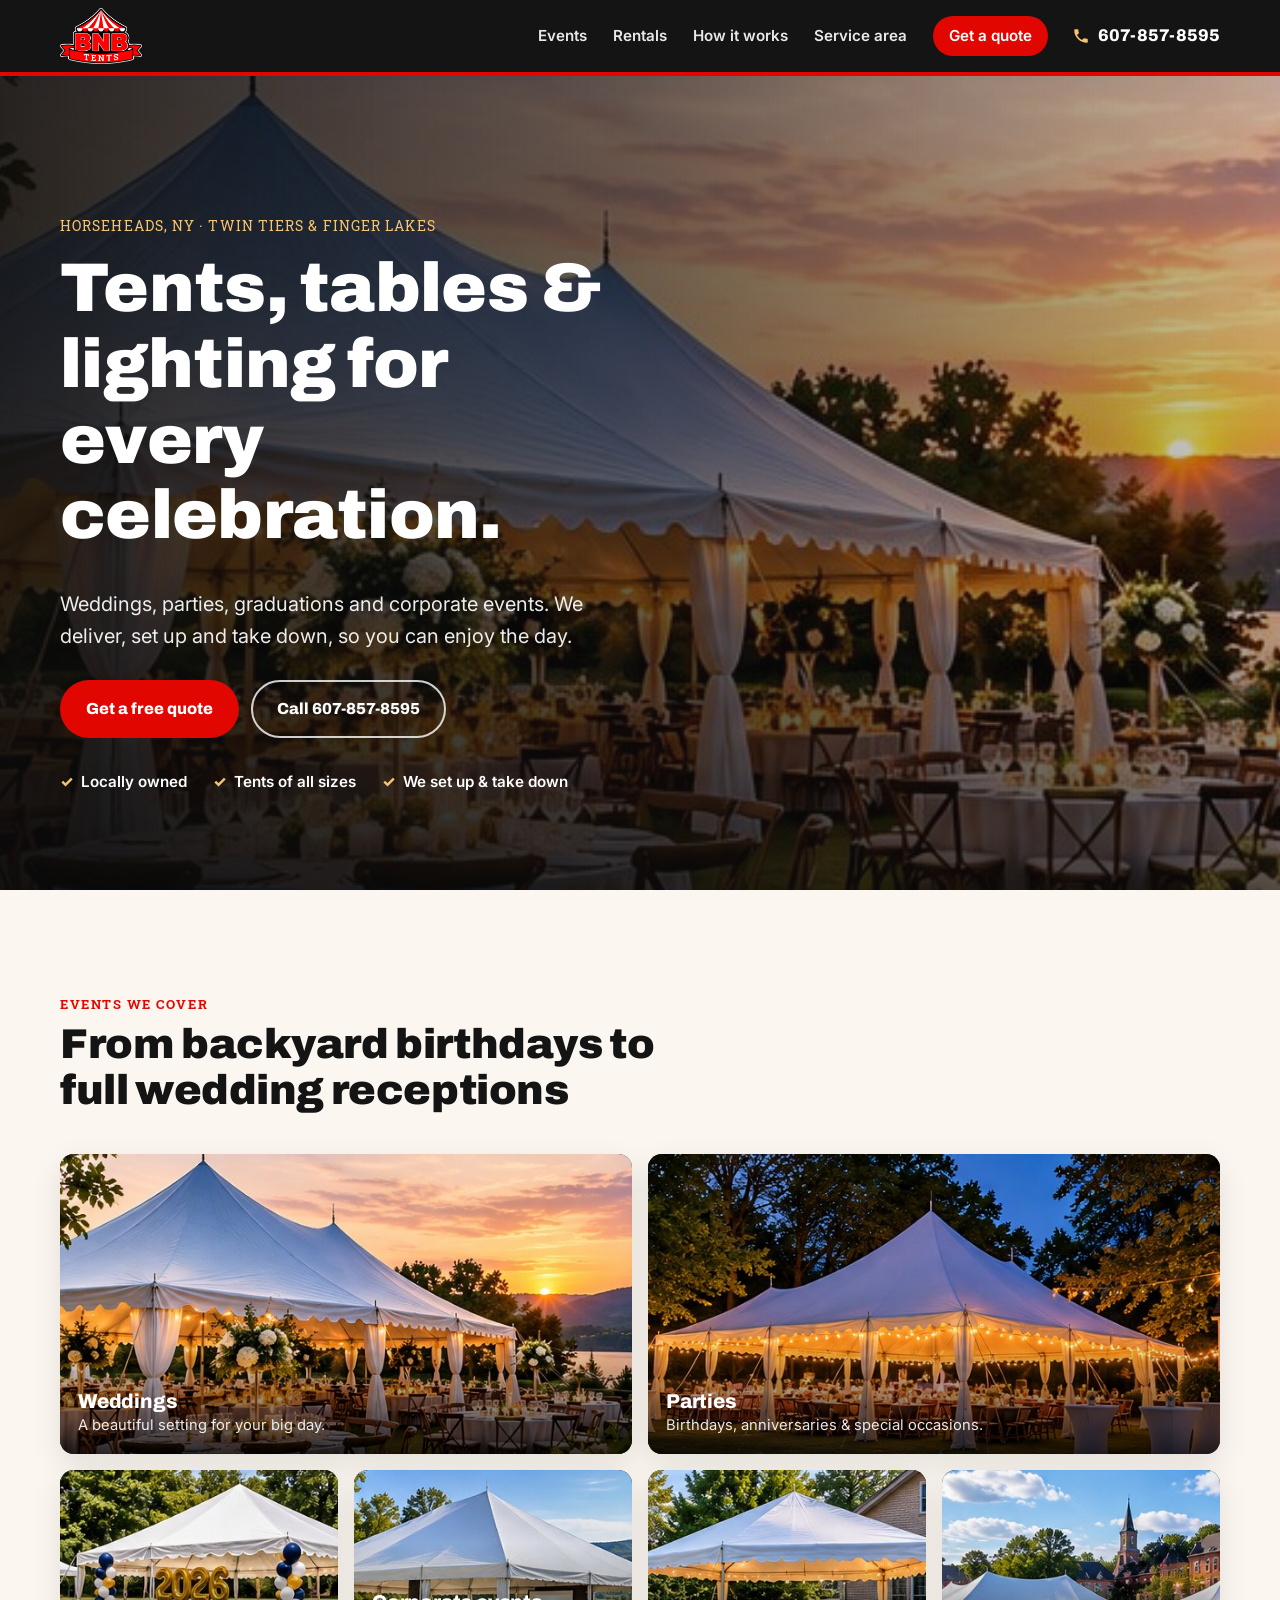
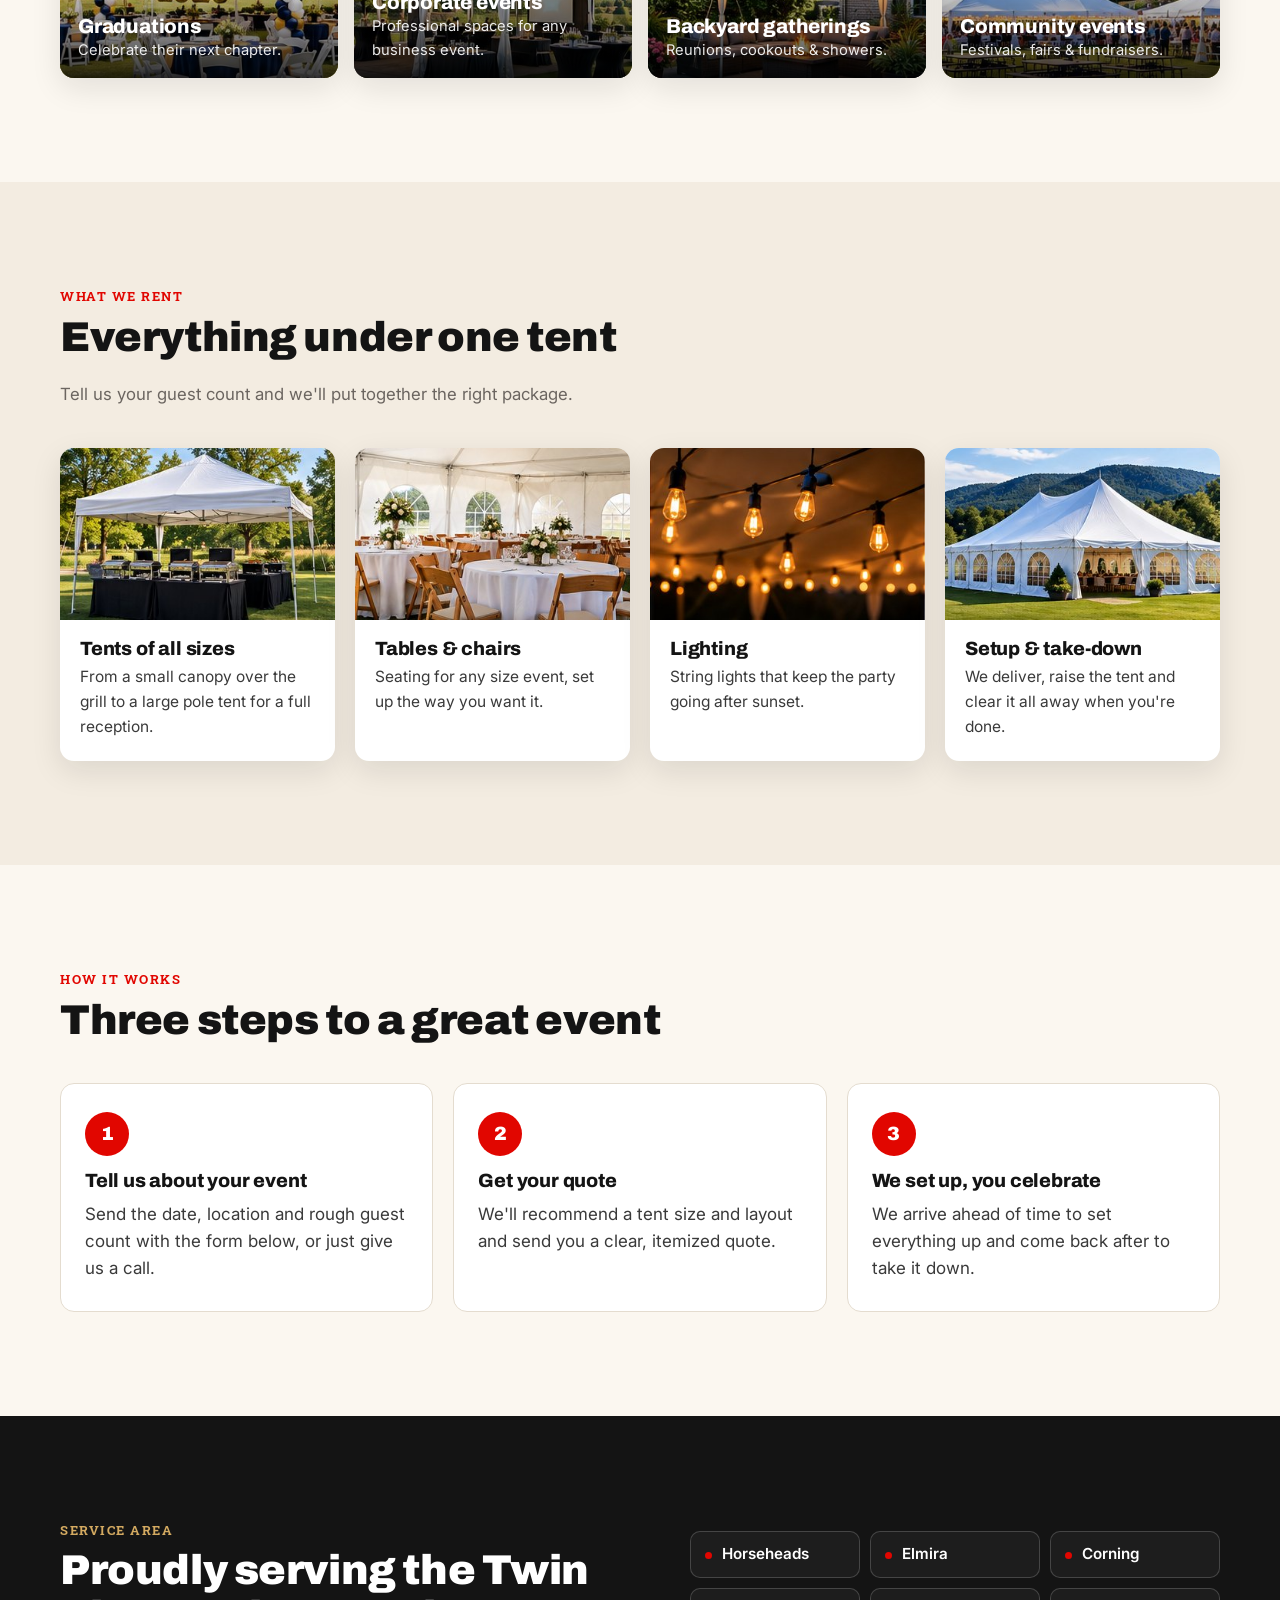
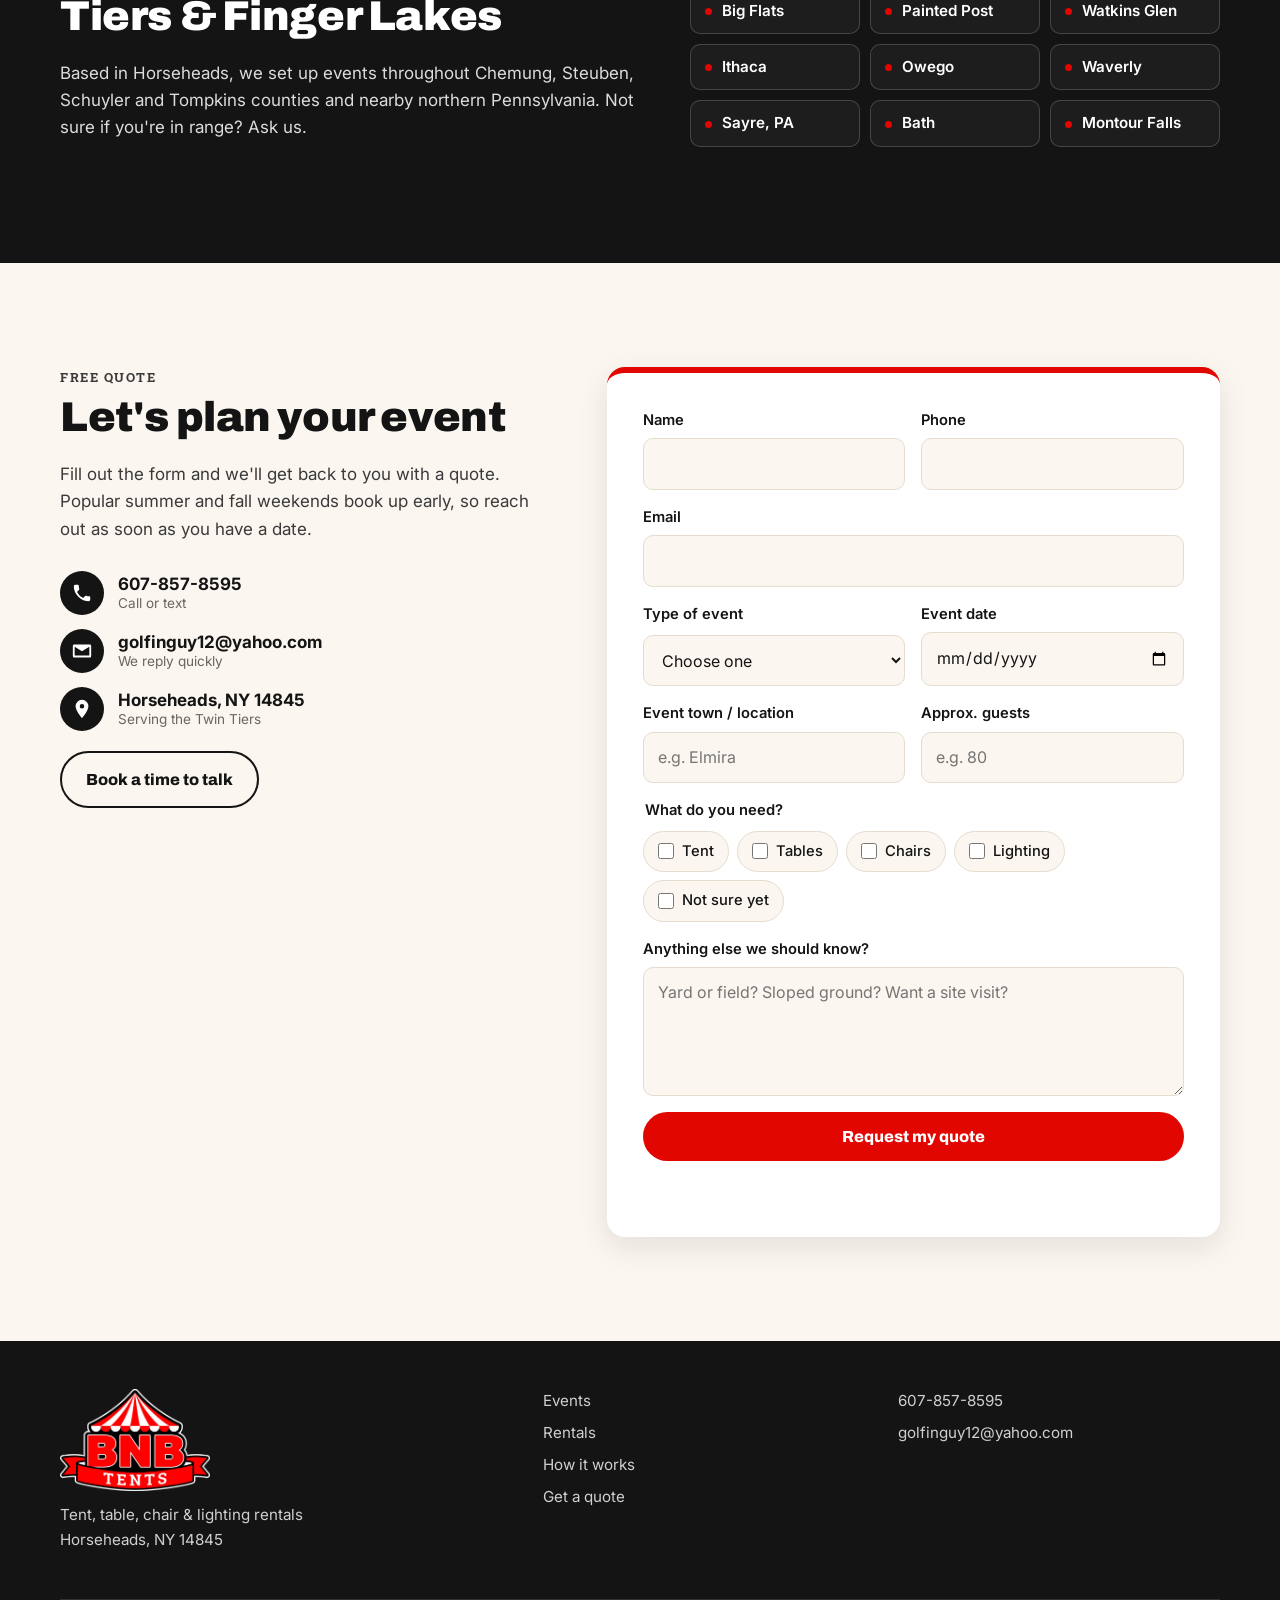
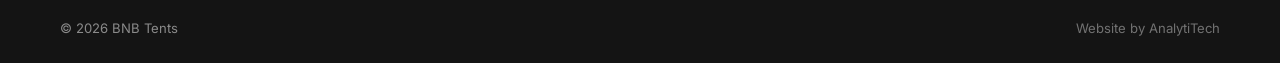
==== index.html @ 3b641bc7 "BNB Tents website: first draft Co-Authored-By: Claude Opus 5.5 <noreply@anthropic.com>" ====
<!doctype html>
<html lang="en">
<head>
  <meta charset="utf-8">
  <meta name="viewport" content="width=device-width, initial-scale=1">
  <title>BNB Tents | Tent, Table & Chair Rentals in Horseheads, NY</title>
  <meta name="description" content="Tent, table, chair and lighting rentals for weddings, parties, graduations, corporate and community events across the Twin Tiers and Finger Lakes. We set up and take down. Call 607-857-8595.">
  <meta name="theme-color" content="#141414">
  <link rel="icon" type="image/png" sizes="32x32" href="assets/img/favicon-32.png">
  <link rel="apple-touch-icon" href="assets/img/icon-180.png">

  <meta property="og:type" content="website">
  <meta property="og:title" content="BNB Tents | Event Rentals in Horseheads, NY">
  <meta property="og:description" content="Tents, tables, chairs and lighting for every event in the Twin Tiers and Finger Lakes. We set up and take down.">
  <meta property="og:image" content="assets/img/og.jpg">
  <meta name="twitter:card" content="summary_large_image">

  <link rel="preconnect" href="https://fonts.googleapis.com">
  <link rel="preconnect" href="https://fonts.gstatic.com" crossorigin>
  <link href="https://fonts.googleapis.com/css2?family=Archivo:wght@500;700;800;900&family=Inter:wght@400;500;600&family=Roboto+Slab:wght@600;700&display=swap" rel="stylesheet">
  <link rel="stylesheet" href="assets/css/site.css">

  <script type="application/ld+json">
  {
    "@context": "https://schema.org",
    "@type": "LocalBusiness",
    "name": "BNB Tents",
    "description": "Tent, table, chair and lighting rentals with setup and take-down for weddings, parties, graduations, corporate and community events.",
    "telephone": "+1-607-857-8595",
    "email": "golfinguy12@yahoo.com",
    "image": "assets/img/og.jpg",
    "address": { "@type": "PostalAddress", "addressLocality": "Horseheads", "addressRegion": "NY", "postalCode": "14845", "addressCountry": "US" },
    "areaServed": ["Twin Tiers", "Finger Lakes", "Horseheads NY", "Elmira NY", "Corning NY"]
  }
  </script>
</head>
<body>
  <a class="skip" href="#main">Skip to content</a>

  <header class="site-header" id="top">
    <div class="wrap header-row">
      <a class="brand" href="#top" aria-label="BNB Tents home">
        <img src="assets/img/logo.png" alt="BNB Tents" width="640" height="439">
      </a>
      <nav class="nav" id="nav" aria-label="Main">
        <a href="#events">Events</a>
        <a href="#rentals">Rentals</a>
        <a href="#how">How it works</a>
        <a href="#area">Service area</a>
        <a href="#quote" class="nav-cta">Get a quote</a>
      </nav>
      <a class="header-call" href="tel:+16078578595" aria-label="Call BNB Tents">
        <svg viewBox="0 0 24 24" aria-hidden="true"><path d="M6.6 10.8a15.1 15.1 0 0 0 6.6 6.6l2.2-2.2a1 1 0 0 1 1-.25 11.4 11.4 0 0 0 3.6.57 1 1 0 0 1 1 1V20a1 1 0 0 1-1 1A17 17 0 0 1 3 4a1 1 0 0 1 1-1h3.5a1 1 0 0 1 1 1c0 1.25.2 2.45.57 3.57a1 1 0 0 1-.25 1z"/></svg>
        <span>607-857-8595</span>
      </a>
      <button class="menu-btn" aria-controls="nav" aria-expanded="false" aria-label="Menu"><span></span><span></span><span></span></button>
    </div>
  </header>

  <main id="main">
    <section class="hero">
      <div class="hero-bg" aria-hidden="true"></div>
      <div class="wrap hero-inner">
        <p class="eyebrow">Horseheads, NY &middot; Twin Tiers &amp; Finger Lakes</p>
        <h1>Tents, tables &amp; lighting for every celebration.</h1>
        <p class="lede">Weddings, parties, graduations and corporate events. We deliver, set up and take down, so you can enjoy the day.</p>
        <div class="hero-actions">
          <a class="btn btn-primary" href="#quote">Get a free quote</a>
          <a class="btn btn-ghost" href="tel:+16078578595">Call 607-857-8595</a>
        </div>
        <ul class="hero-points">
          <li>Locally owned</li>
          <li>Tents of all sizes</li>
          <li>We set up &amp; take down</li>
        </ul>
      </div>
    </section>

    <section class="section" id="events">
      <div class="wrap">
        <div class="section-head">
          <p class="kicker">Events we cover</p>
          <h2>From backyard birthdays to full wedding receptions</h2>
        </div>
        <div class="event-grid">
          <article class="event-card event-wide">
            <img src="assets/img/weddings.jpg" alt="White pole tent set for a lakeside wedding reception at sunset" loading="lazy">
            <div class="event-copy"><h3>Weddings</h3><p>A beautiful setting for your big day.</p></div>
          </article>
          <article class="event-card event-wide">
            <img src="assets/img/parties.jpg" alt="Tent with string lights over dinner tables at an evening party" loading="lazy">
            <div class="event-copy"><h3>Parties</h3><p>Birthdays, anniversaries &amp; special occasions.</p></div>
          </article>
          <article class="event-card">
            <img src="assets/img/graduation.jpg" alt="Graduation party tent with navy and gold balloons" loading="lazy">
            <div class="event-copy"><h3>Graduations</h3><p>Celebrate their next chapter.</p></div>
          </article>
          <article class="event-card">
            <img src="assets/img/corporate.jpg" alt="Tent with cocktail tables and a projector screen for a company event" loading="lazy">
            <div class="event-copy"><h3>Corporate events</h3><p>Professional spaces for any business event.</p></div>
          </article>
          <article class="event-card">
            <img src="assets/img/backyard.jpg" alt="Backyard tent over a patio with a fire table and seating" loading="lazy">
            <div class="event-copy"><h3>Backyard gatherings</h3><p>Reunions, cookouts &amp; showers.</p></div>
          </article>
          <article class="event-card">
            <img src="assets/img/community.jpg" alt="Several tents with picnic tables at a town festival" loading="lazy">
            <div class="event-copy"><h3>Community events</h3><p>Festivals, fairs &amp; fundraisers.</p></div>
          </article>
        </div>
      </div>
    </section>

    <section class="section section-alt" id="rentals">
      <div class="wrap">
        <div class="section-head">
          <p class="kicker">What we rent</p>
          <h2>Everything under one tent</h2>
          <p class="section-sub">Tell us your guest count and we'll put together the right package.</p>
        </div>
        <div class="rental-grid">
          <article class="rental">
            <img src="assets/img/tents.jpg" alt="White frame tent" loading="lazy">
            <h3>Tents of all sizes</h3>
            <p>From a small canopy over the grill to a large pole tent for a full reception.</p>
          </article>
          <article class="rental">
            <img src="assets/img/tables.jpg" alt="Round tables with linens and wooden chairs inside a tent" loading="lazy">
            <h3>Tables &amp; chairs</h3>
            <p>Seating for any size event, set up the way you want it.</p>
          </article>
          <article class="rental">
            <img src="assets/img/lighting.jpg" alt="Warm string lights glowing at night" loading="lazy">
            <h3>Lighting</h3>
            <p>String lights that keep the party going after sunset.</p>
          </article>
          <article class="rental">
            <img src="assets/img/setup.jpg" alt="Large pole tent with sidewalls standing on a lawn" loading="lazy">
            <h3>Setup &amp; take-down</h3>
            <p>We deliver, raise the tent and clear it all away when you're done.</p>
          </article>
        </div>
      </div>
    </section>

    <section class="section" id="how">
      <div class="wrap">
        <div class="section-head">
          <p class="kicker">How it works</p>
          <h2>Three steps to a great event</h2>
        </div>
        <ol class="steps">
          <li>
            <span class="step-num">1</span>
            <h3>Tell us about your event</h3>
            <p>Send the date, location and rough guest count with the form below, or just give us a call.</p>
          </li>
          <li>
            <span class="step-num">2</span>
            <h3>Get your quote</h3>
            <p>We'll recommend a tent size and layout and send you a clear, itemized quote.</p>
          </li>
          <li>
            <span class="step-num">3</span>
            <h3>We set up, you celebrate</h3>
            <p>We arrive ahead of time to set everything up and come back after to take it down.</p>
          </li>
        </ol>
      </div>
    </section>

    <section class="section section-dark" id="area">
      <div class="wrap area-row">
        <div>
          <p class="kicker">Service area</p>
          <h2>Proudly serving the Twin Tiers &amp; Finger Lakes</h2>
          <p>Based in Horseheads, we set up events throughout Chemung, Steuben, Schuyler and Tompkins counties and nearby northern Pennsylvania. Not sure if you're in range? Ask us.</p>
        </div>
        <ul class="towns">
          <li>Horseheads</li><li>Elmira</li><li>Corning</li><li>Big Flats</li>
          <li>Painted Post</li><li>Watkins Glen</li><li>Ithaca</li><li>Owego</li>
          <li>Waverly</li><li>Sayre, PA</li><li>Bath</li><li>Montour Falls</li>
        </ul>
      </div>
    </section>

    <section class="section" id="quote">
      <div class="wrap quote-row">
        <div class="quote-intro">
          <p class="kicker">Free quote</p>
          <h2>Let's plan your event</h2>
          <p>Fill out the form and we'll get back to you with a quote. Popular summer and fall weekends book up early, so reach out as soon as you have a date.</p>
          <div class="contact-card">
            <a href="tel:+16078578595" class="contact-line">
              <svg viewBox="0 0 24 24" aria-hidden="true"><path d="M6.6 10.8a15.1 15.1 0 0 0 6.6 6.6l2.2-2.2a1 1 0 0 1 1-.25 11.4 11.4 0 0 0 3.6.57 1 1 0 0 1 1 1V20a1 1 0 0 1-1 1A17 17 0 0 1 3 4a1 1 0 0 1 1-1h3.5a1 1 0 0 1 1 1c0 1.25.2 2.45.57 3.57a1 1 0 0 1-.25 1z"/></svg>
              <span><strong>607-857-8595</strong><small>Call or text</small></span>
            </a>
            <a href="#" class="contact-line" data-email>
              <svg viewBox="0 0 24 24" aria-hidden="true"><path d="M3 5h18a1 1 0 0 1 1 1v12a1 1 0 0 1-1 1H3a1 1 0 0 1-1-1V6a1 1 0 0 1 1-1zm9 7.2L4 7.3V17h16V7.3z"/></svg>
              <span><strong data-email-text>Email us</strong><small>We reply quickly</small></span>
            </a>
            <div class="contact-line">
              <svg viewBox="0 0 24 24" aria-hidden="true"><path d="M12 2a7 7 0 0 1 7 7c0 5-7 13-7 13S5 14 5 9a7 7 0 0 1 7-7zm0 4.5A2.5 2.5 0 1 0 12 11.5 2.5 2.5 0 0 0 12 6.5z"/></svg>
              <span><strong>Horseheads, NY 14845</strong><small>Serving the Twin Tiers</small></span>
            </div>
            <a class="btn btn-outline booking-btn" href="#" target="_blank" rel="noopener" hidden>Book a time to talk</a>
          </div>
        </div>

        <form class="quote-form" id="quote-form" novalidate>
          <div class="field-row">
            <label>Name<input name="name" autocomplete="name" required></label>
            <label>Phone<input name="phone" type="tel" autocomplete="tel" required></label>
          </div>
          <label>Email<input name="email" type="email" autocomplete="email" required></label>
          <div class="field-row">
            <label>Type of event
              <select name="event_type" required>
                <option value="">Choose one</option>
                <option>Wedding</option>
                <option>Graduation party</option>
                <option>Birthday / anniversary</option>
                <option>Backyard gathering</option>
                <option>Corporate event</option>
                <option>Community / fundraiser</option>
                <option>Other</option>
              </select>
            </label>
            <label>Event date<input name="event_date" type="date"></label>
          </div>
          <div class="field-row">
            <label>Event town / location<input name="location" placeholder="e.g. Elmira"></label>
            <label>Approx. guests<input name="guests" type="number" min="1" inputmode="numeric" placeholder="e.g. 80"></label>
          </div>
          <fieldset>
            <legend>What do you need?</legend>
            <div class="checks">
              <label class="check"><input type="checkbox" name="needs" value="Tent"> Tent</label>
              <label class="check"><input type="checkbox" name="needs" value="Tables"> Tables</label>
              <label class="check"><input type="checkbox" name="needs" value="Chairs"> Chairs</label>
              <label class="check"><input type="checkbox" name="needs" value="Lighting"> Lighting</label>
              <label class="check"><input type="checkbox" name="needs" value="Not sure yet"> Not sure yet</label>
            </div>
          </fieldset>
          <label>Anything else we should know?<textarea name="message" rows="4" placeholder="Yard or field? Sloped ground? Want a site visit?"></textarea></label>
          <input type="checkbox" name="botcheck" class="hp" tabindex="-1" autocomplete="off" aria-hidden="true">
          <button class="btn btn-primary btn-block" type="submit">Request my quote</button>
          <p class="form-status" role="status" aria-live="polite"></p>
        </form>
      </div>
    </section>
  </main>

  <footer class="site-footer">
    <div class="wrap footer-row">
      <div class="footer-brand">
        <img src="assets/img/logo.png" alt="BNB Tents" width="640" height="439" loading="lazy">
        <p>Tent, table, chair &amp; lighting rentals<br>Horseheads, NY 14845</p>
      </div>
      <div class="footer-links">
        <a href="#events">Events</a>
        <a href="#rentals">Rentals</a>
        <a href="#how">How it works</a>
        <a href="#quote">Get a quote</a>
      </div>
      <div class="footer-contact">
        <a href="tel:+16078578595">607-857-8595</a>
        <a href="#" data-email><span data-email-text>Email us</span></a>
      </div>
    </div>
    <div class="wrap footer-base">
      <span>&copy; <span id="year"></span> BNB Tents</span>
      <a class="credit" href="https://analytitech.net" target="_blank" rel="noopener">Website by AnalytiTech</a>
    </div>
  </footer>

  <a class="mobile-cta" href="#quote">Get a free quote</a>

  <script src="assets/js/config.js"></script>
  <script src="assets/js/site.js"></script>
</body>
</html>
---- assets/css/site.css ----
:root {
  --red: #e10600;
  --red-dark: #b80500;
  --ink: #141414;
  --ink-2: #3a3a3a;
  --muted: #6b6560;
  --cream: #fbf7f0;
  --sand: #f3ece1;
  --line: #e4dccf;
  --glow: #f6c56f;
  --white: #fff;
  --radius: 14px;
  --shadow: 0 10px 30px rgba(20, 20, 20, .10);
  --head: "Archivo", system-ui, sans-serif;
  --slab: "Roboto Slab", Georgia, serif;
  --body: "Inter", system-ui, -apple-system, "Segoe UI", sans-serif;
}

* { box-sizing: border-box; }
html { scroll-behavior: smooth; scroll-padding-top: 84px; }
body {
  margin: 0;
  font-family: var(--body);
  font-size: 17px;
  line-height: 1.6;
  color: var(--ink);
  background: var(--cream);
  -webkit-font-smoothing: antialiased;
}
img { max-width: 100%; display: block; }
a { color: inherit; }
h1, h2, h3 { font-family: var(--head); line-height: 1.1; margin: 0 0 .5em; letter-spacing: -.01em; }
h2 { font-size: clamp(1.8rem, 3.6vw, 2.6rem); font-weight: 900; }
h3 { font-size: 1.2rem; font-weight: 800; }
p { margin: 0 0 1em; }

.wrap { width: min(1160px, 100% - 32px); margin-inline: auto; }
.skip { position: absolute; left: -999px; }
.skip:focus { left: 16px; top: 16px; z-index: 100; background: var(--white); padding: 8px 12px; }

/* Buttons */
.btn {
  display: inline-flex; align-items: center; justify-content: center;
  font-family: var(--head); font-weight: 800; font-size: 1rem;
  padding: 14px 24px; border-radius: 999px; text-decoration: none;
  border: 2px solid transparent; cursor: pointer; transition: transform .15s, background .15s, color .15s;
}
.btn:hover { transform: translateY(-1px); }
.btn-primary { background: var(--red); color: var(--white); }
.btn-primary:hover { background: var(--red-dark); }
.btn-ghost { border-color: rgba(255,255,255,.8); color: var(--white); }
.btn-ghost:hover { background: var(--white); color: var(--ink); }
.btn-outline { border-color: var(--ink); color: var(--ink); background: transparent; }
.btn-outline:hover { background: var(--ink); color: var(--white); }
.btn-block { width: 100%; }

/* Header */
.site-header {
  position: sticky; top: 0; z-index: 50;
  background: var(--ink); color: var(--white);
  border-bottom: 4px solid var(--red);
}
.header-row { display: flex; align-items: center; gap: 24px; height: 72px; }
.brand img { height: 56px; width: auto; }
.nav { display: flex; gap: 26px; margin-left: auto; align-items: center; }
.nav a { text-decoration: none; font-weight: 600; font-size: .95rem; opacity: .9; }
.nav a:hover { opacity: 1; color: var(--glow); }
.nav .nav-cta { background: var(--red); padding: 8px 16px; border-radius: 999px; opacity: 1; }
.nav .nav-cta:hover { background: var(--red-dark); color: var(--white); }
.header-call {
  display: inline-flex; align-items: center; gap: 8px; text-decoration: none;
  font-family: var(--head); font-weight: 800; white-space: nowrap;
}
.header-call svg { width: 18px; height: 18px; fill: var(--glow); }
.menu-btn { display: none; }

/* Hero */
.hero { position: relative; color: var(--white); overflow: hidden; background: var(--ink); }
.hero-bg {
  position: absolute; inset: 0;
  background: url("../img/weddings.jpg") center 40% / cover no-repeat;
}
.hero-bg::after {
  content: ""; position: absolute; inset: 0;
  background: linear-gradient(90deg, rgba(10,10,10,.88) 0%, rgba(10,10,10,.6) 50%, rgba(10,10,10,.2) 100%),
              linear-gradient(0deg, rgba(10,10,10,.6), transparent 40%);
}
.hero-inner { position: relative; padding: clamp(72px, 12vw, 140px) 0 clamp(56px, 8vw, 96px); max-width: 1160px; }
.hero h1 { font-size: clamp(2.4rem, 6vw, 4.3rem); font-weight: 900; max-width: 13ch; }
.eyebrow { font-family: var(--slab); color: var(--glow); letter-spacing: .08em; text-transform: uppercase; font-size: .85rem; }
.lede { font-size: clamp(1.05rem, 1.8vw, 1.25rem); max-width: 34rem; opacity: .92; }
.hero-actions { display: flex; flex-wrap: wrap; gap: 12px; margin: 28px 0 32px; }
.hero-points { list-style: none; padding: 0; margin: 0; display: flex; flex-wrap: wrap; gap: 10px 26px; font-weight: 600; font-size: .95rem; }
.hero-points li::before { content: "✓"; color: var(--glow); margin-right: 8px; font-weight: 800; }

/* Sections */
.section { padding: clamp(64px, 9vw, 104px) 0; }
.section-alt { background: var(--sand); }
.section-dark { background: var(--ink); color: var(--white); }
.section-head { max-width: 640px; margin-bottom: 40px; }
.kicker {
  font-family: var(--slab); font-weight: 700; color: var(--red);
  text-transform: uppercase; letter-spacing: .12em; font-size: .8rem; margin-bottom: .6em;
}
.section-dark .kicker { color: var(--glow); }
.section-sub { color: var(--muted); font-size: 1.05rem; }

/* Events */
.event-grid { display: grid; grid-template-columns: repeat(4, 1fr); gap: 16px; }
.event-card {
  position: relative; border-radius: var(--radius); overflow: hidden;
  aspect-ratio: 4 / 3; background: var(--ink); box-shadow: var(--shadow);
}
.event-wide { grid-column: span 2; aspect-ratio: auto; min-height: 300px; }
.event-card img { width: 100%; height: 100%; object-fit: cover; transition: transform .5s; }
.event-card:hover img { transform: scale(1.04); }
.event-copy {
  position: absolute; inset: auto 0 0 0; padding: 48px 18px 16px; color: var(--white);
  background: linear-gradient(transparent, rgba(0,0,0,.78));
}
.event-copy h3 { margin: 0 0 2px; font-size: 1.25rem; }
.event-copy p { margin: 0; font-size: .92rem; opacity: .9; }

/* Rentals */
.rental-grid { display: grid; grid-template-columns: repeat(4, 1fr); gap: 20px; }
.rental { background: var(--white); border-radius: var(--radius); overflow: hidden; box-shadow: var(--shadow); }
.rental img { aspect-ratio: 16 / 10; object-fit: cover; width: 100%; }
.rental h3 { margin: 18px 20px 6px; }
.rental p { margin: 0 20px 22px; color: var(--ink-2); font-size: .97rem; }

/* Steps */
.steps { list-style: none; padding: 0; margin: 0; display: grid; grid-template-columns: repeat(3, 1fr); gap: 20px; counter-reset: none; }
.steps li { background: var(--white); border: 1px solid var(--line); border-radius: var(--radius); padding: 28px 24px; }
.step-num {
  display: inline-grid; place-items: center; width: 44px; height: 44px; border-radius: 50%;
  background: var(--red); color: var(--white); font-family: var(--head); font-weight: 900; font-size: 1.2rem;
  margin-bottom: 14px;
}
.steps p { color: var(--ink-2); margin: 0; }

/* Service area */
.area-row { display: grid; grid-template-columns: 1.1fr 1fr; gap: 48px; align-items: center; }
.area-row p { opacity: .85; }
.towns { list-style: none; padding: 0; margin: 0; display: grid; grid-template-columns: repeat(3, 1fr); gap: 10px; }
.towns li {
  border: 1px solid rgba(255,255,255,.18); border-radius: 10px; padding: 10px 14px;
  font-weight: 600; font-size: .95rem; background: rgba(255,255,255,.04);
}
.towns li::before { content: ""; display: inline-block; width: 7px; height: 7px; border-radius: 50%; background: var(--red); margin-right: 10px; vertical-align: middle; }

/* Quote */
.quote-row { display: grid; grid-template-columns: 1fr 1.25fr; gap: 56px; align-items: start; }
.quote-intro > p { color: var(--ink-2); }
.contact-card { margin-top: 28px; display: grid; gap: 14px; }
.contact-line { display: flex; align-items: center; gap: 14px; text-decoration: none; }
.contact-line svg { width: 44px; height: 44px; padding: 11px; border-radius: 50%; background: var(--ink); fill: var(--white); flex: none; }
.contact-line span { display: grid; line-height: 1.3; }
.contact-line small { color: var(--muted); font-size: .85rem; }
a.contact-line:hover strong { color: var(--red); }
.booking-btn { justify-self: start; margin-top: 6px; }

.quote-form {
  background: var(--white); border-radius: 18px; padding: clamp(22px, 4vw, 36px);
  box-shadow: var(--shadow); border-top: 6px solid var(--red); display: grid; gap: 16px;
}
.field-row { display: grid; grid-template-columns: 1fr 1fr; gap: 16px; }
.quote-form label { display: grid; gap: 6px; font-weight: 600; font-size: .92rem; }
.quote-form input:not([type=checkbox]), .quote-form select, .quote-form textarea {
  font: inherit; font-weight: 400; font-size: 1rem; color: var(--ink);
  border: 1.5px solid var(--line); border-radius: 10px; padding: 12px 14px; background: var(--cream); width: 100%;
}
.quote-form input:focus, .quote-form select:focus, .quote-form textarea:focus { outline: none; border-color: var(--red); background: var(--white); }
.quote-form .invalid { border-color: var(--red) !important; }
fieldset { border: 0; padding: 0; margin: 0; }
legend { font-weight: 600; font-size: .92rem; margin-bottom: 8px; }
.checks { display: flex; flex-wrap: wrap; gap: 8px; }
.quote-form .check {
  display: inline-flex; align-items: center; gap: 8px; font-weight: 500; cursor: pointer;
  border: 1.5px solid var(--line); border-radius: 999px; padding: 8px 14px; background: var(--cream);
}
.check input { accent-color: var(--red); width: 16px; height: 16px; margin: 0; }
.check:has(input:checked) { border-color: var(--red); background: #fff0ef; }
.hp { position: absolute; left: -9999px; }
.form-status { margin: 0; font-weight: 600; min-height: 1.4em; }
.form-status.ok { color: #1d7a3a; }
.form-status.err { color: var(--red); }

/* Footer */
.site-footer { background: var(--ink); color: rgba(255,255,255,.8); padding: 48px 0 24px; font-size: .95rem; }
.footer-row { display: grid; grid-template-columns: 1.4fr 1fr 1fr; gap: 32px; align-items: start; }
.footer-brand img { width: 150px; height: auto; margin-bottom: 12px; }
.footer-links, .footer-contact { display: grid; gap: 8px; }
.site-footer a { text-decoration: none; }
.site-footer a:hover { color: var(--white); }
.footer-base {
  display: flex; justify-content: space-between; flex-wrap: wrap; gap: 8px;
  border-top: 1px solid rgba(255,255,255,.12); margin-top: 32px; padding-top: 18px; font-size: .82rem;
  color: rgba(255,255,255,.5);
}
.footer-base .credit { color: rgba(255,255,255,.4); }
.footer-base .credit:hover { color: rgba(255,255,255,.75); }

.mobile-cta { display: none; }

/* Responsive */
@media (max-width: 980px) {
  .header-call span { display: none; }
  .header-call { margin-left: auto; width: 44px; height: 44px; justify-content: center; border-radius: 50%; background: var(--red); }
  .header-call svg { fill: var(--white); }
  .menu-btn {
    display: grid; gap: 5px; place-content: center; width: 44px; height: 44px;
    background: transparent; border: 0; cursor: pointer; padding: 0;
  }
  .menu-btn span { display: block; width: 24px; height: 2px; background: var(--white); transition: transform .2s, opacity .2s; }
  .menu-btn[aria-expanded="true"] span:nth-child(1) { transform: translateY(7px) rotate(45deg); }
  .menu-btn[aria-expanded="true"] span:nth-child(2) { opacity: 0; }
  .menu-btn[aria-expanded="true"] span:nth-child(3) { transform: translateY(-7px) rotate(-45deg); }
  .nav {
    position: absolute; top: 76px; left: 0; right: 0; flex-direction: column; align-items: stretch; gap: 0;
    background: var(--ink); padding: 8px 16px 20px; border-bottom: 4px solid var(--red);
    display: none;
  }
  .nav.open { display: flex; }
  .nav a { padding: 14px 4px; border-bottom: 1px solid rgba(255,255,255,.08); }
  .nav .nav-cta { margin-top: 14px; text-align: center; border: 0; }
  .event-grid { grid-template-columns: repeat(2, 1fr); }
  .rental-grid { grid-template-columns: repeat(2, 1fr); }
  .area-row, .quote-row { grid-template-columns: 1fr; gap: 36px; }
}

@media (max-width: 640px) {
  body { font-size: 16px; padding-bottom: 76px; }
  .brand img { height: 48px; }
  .event-grid, .rental-grid, .steps { grid-template-columns: 1fr; }
  .event-wide { grid-column: auto; min-height: 0; aspect-ratio: 4 / 3; }
  .field-row { grid-template-columns: 1fr; }
  .towns { grid-template-columns: repeat(2, 1fr); }
  .footer-row { grid-template-columns: 1fr; }
  .hero-actions .btn { flex: 1 1 100%; }
  .mobile-cta {
    display: block; position: fixed; left: 16px; right: 16px; bottom: 14px; z-index: 40;
    background: var(--red); color: var(--white); text-align: center; text-decoration: none;
    font-family: var(--head); font-weight: 800; padding: 15px; border-radius: 999px;
    box-shadow: 0 8px 24px rgba(0,0,0,.3);
    transition: opacity .2s, transform .2s;
  }
  .mobile-cta.hide { opacity: 0; transform: translateY(20px); pointer-events: none; }
}

@media (max-width: 980px) and (min-width: 641px) {
  .steps { grid-template-columns: 1fr; }
}

@media (prefers-reduced-motion: reduce) {
  html { scroll-behavior: auto; }
  * { transition: none !important; }
}
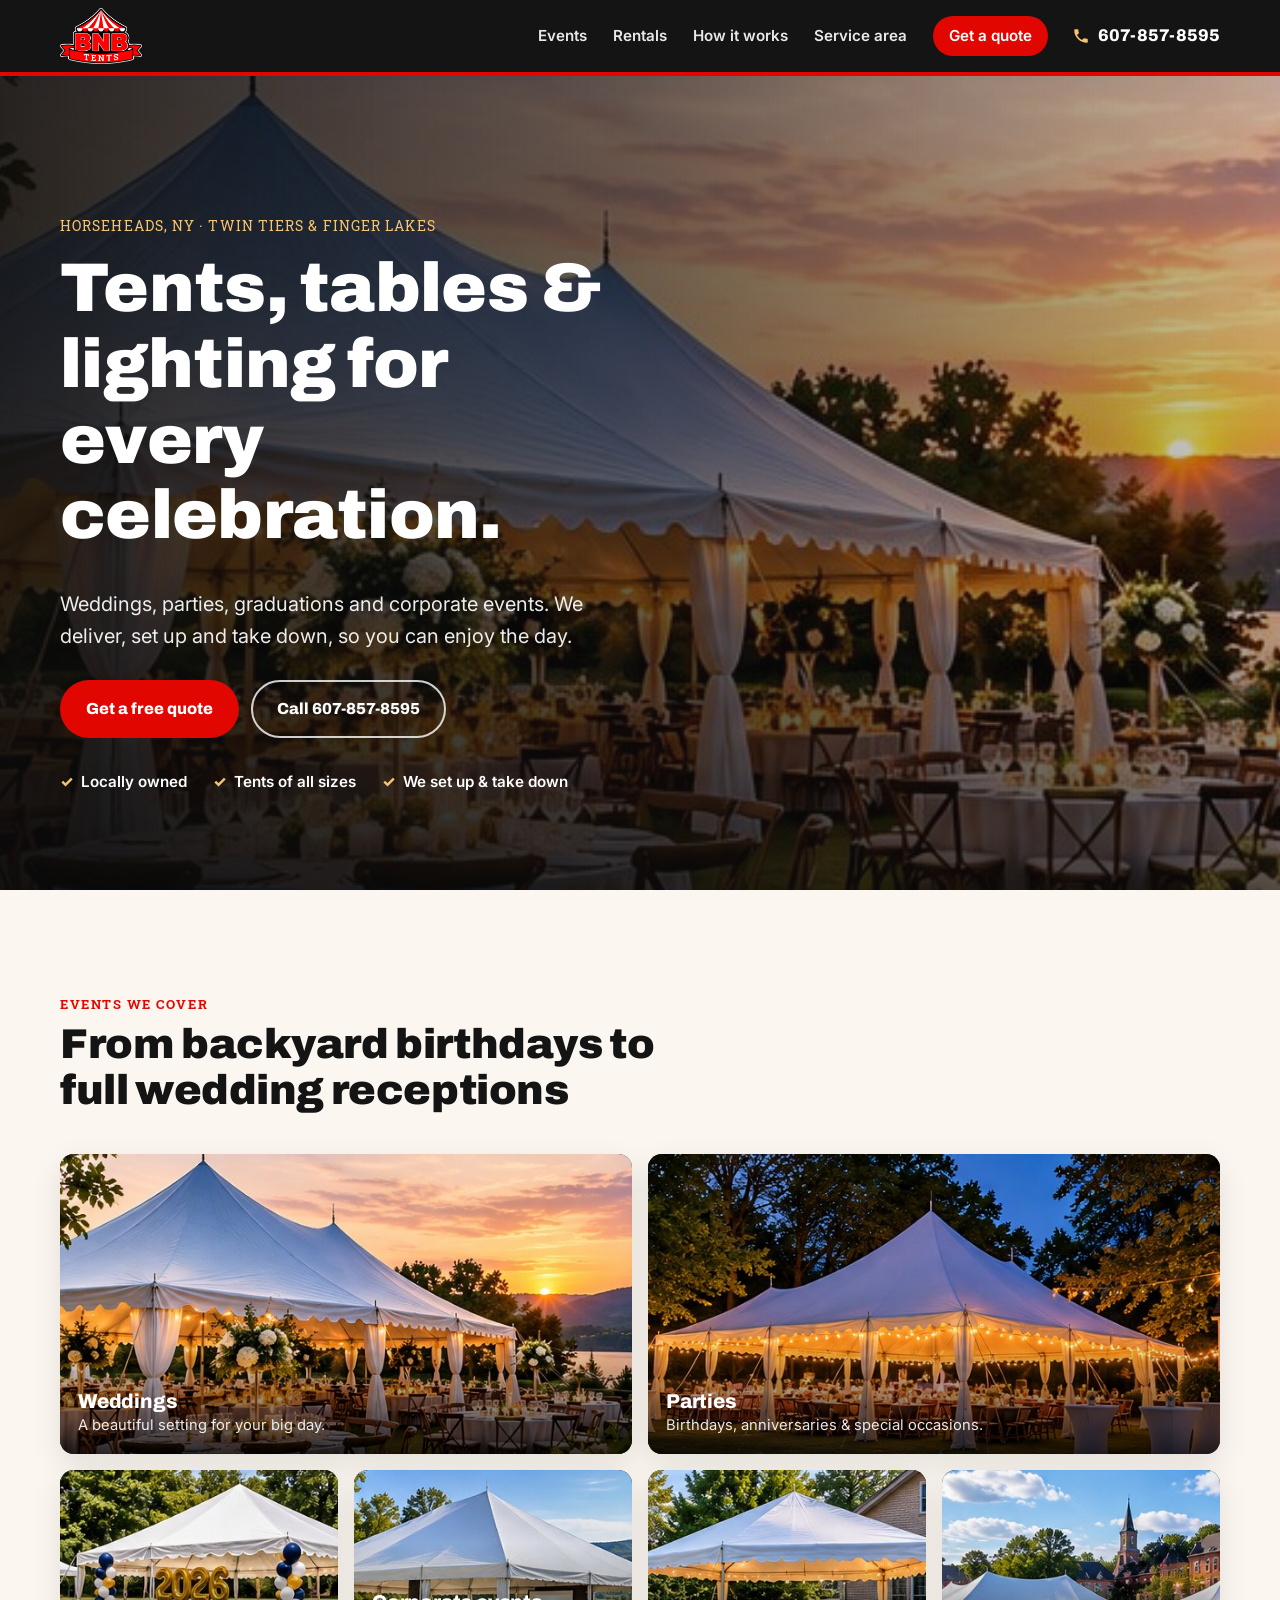
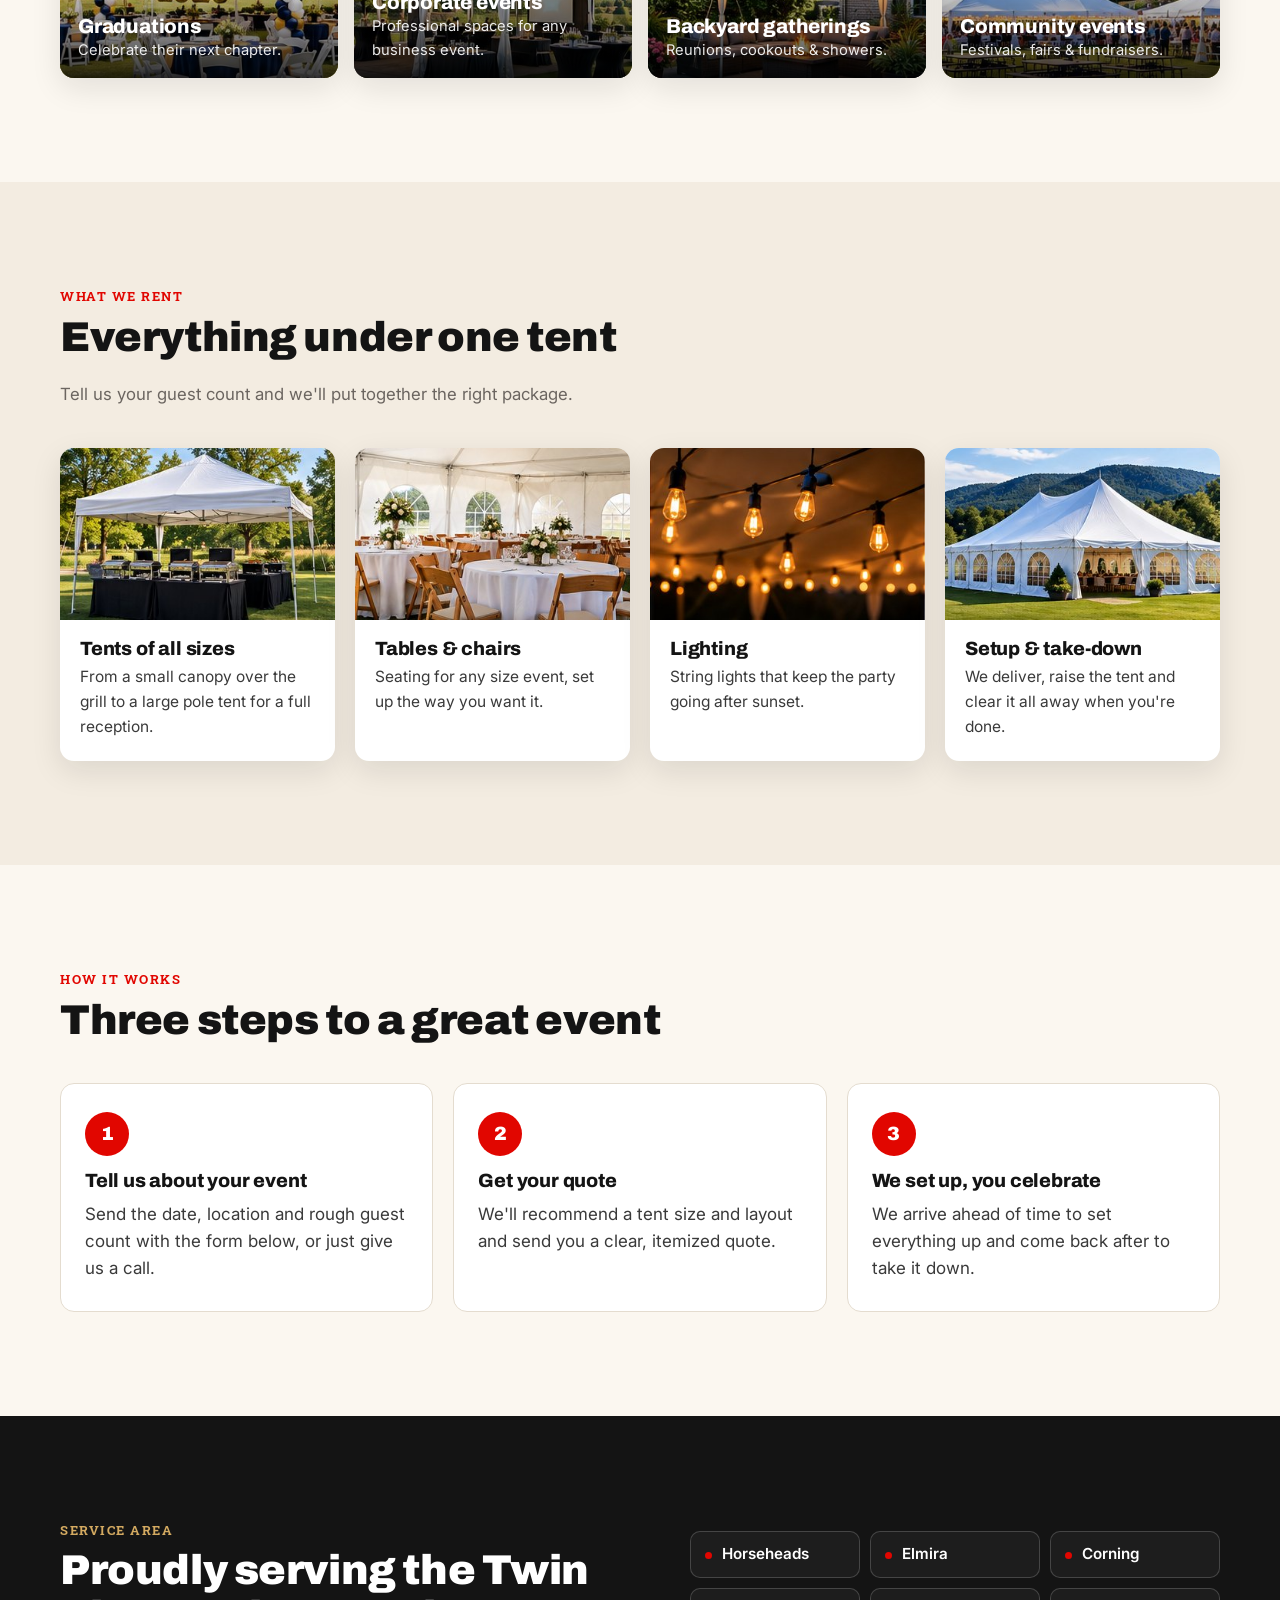
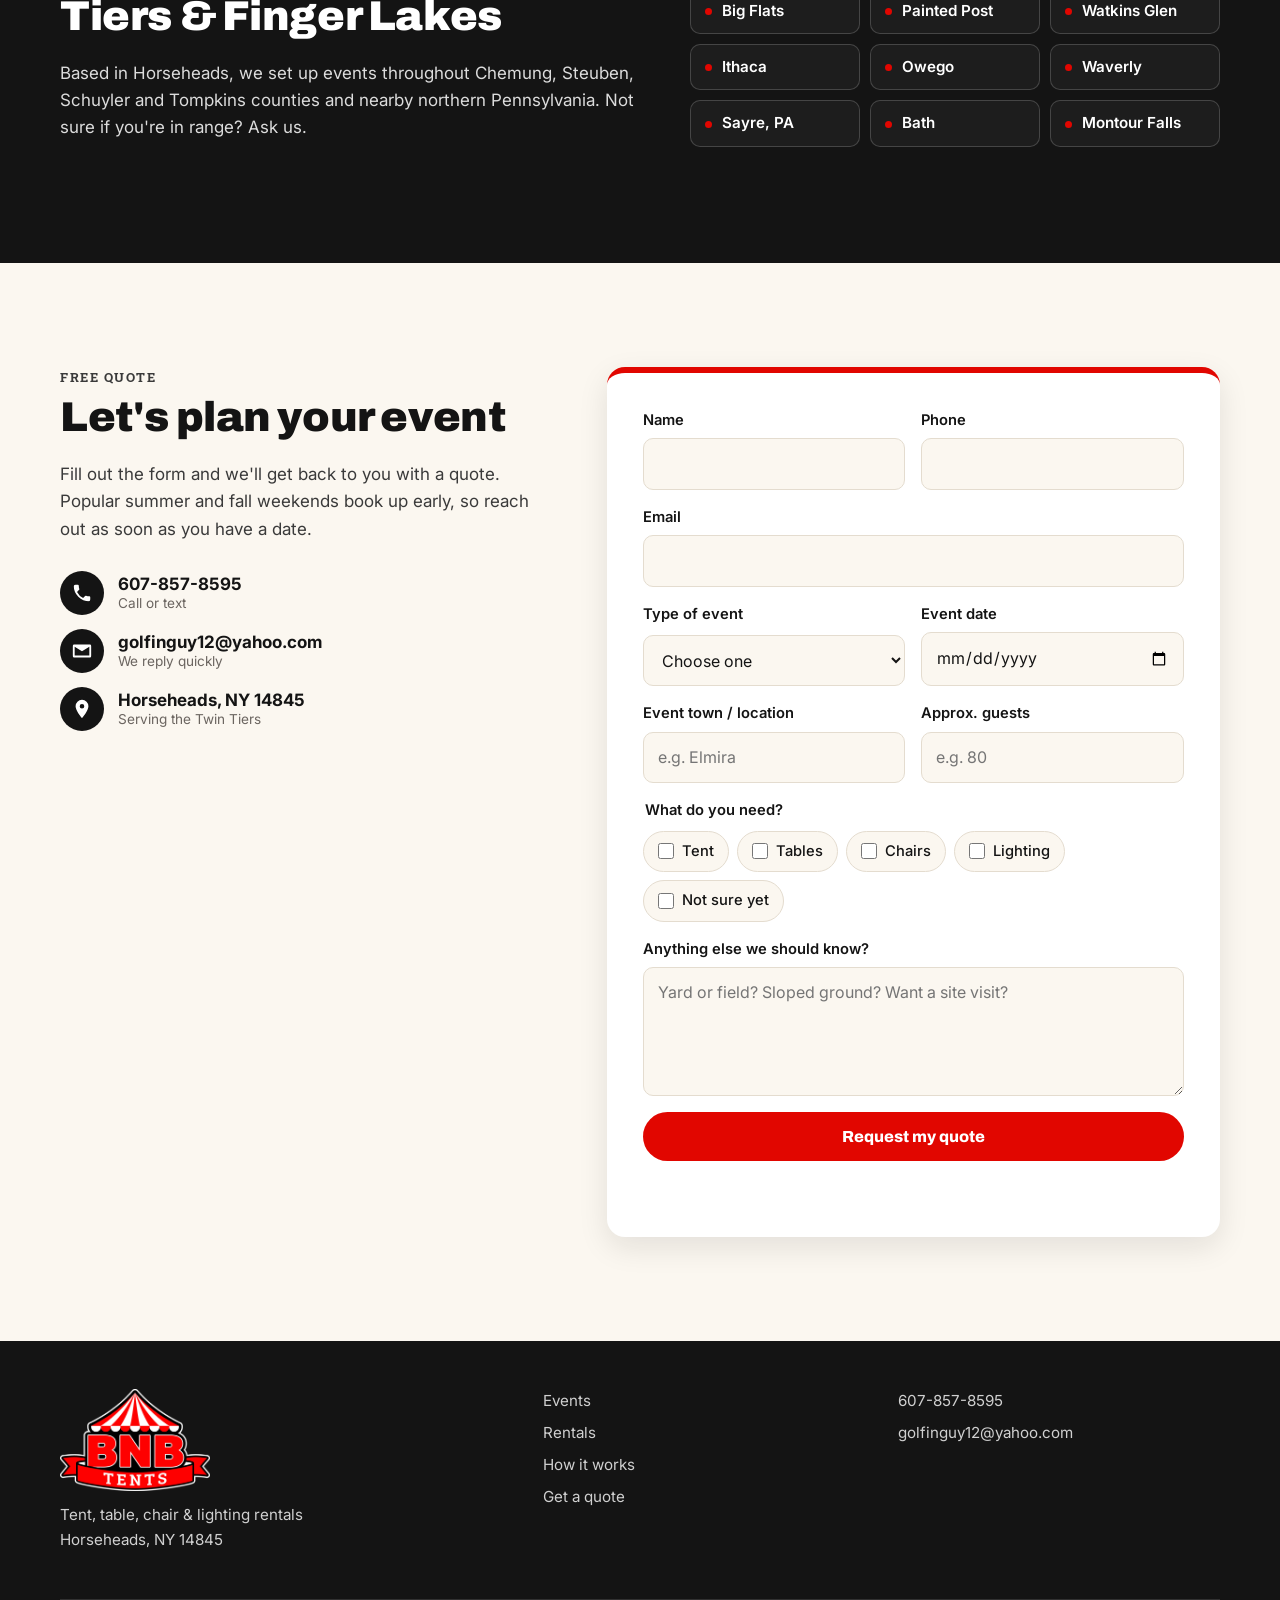
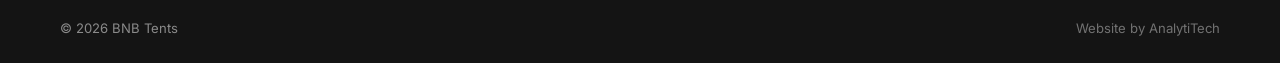
==== commit cf598d50: "Use bnbtents.com for canonical and share links; add robots and sitemap Co-Authored-By: Claude Opus 5" ====
--- a/index.html
+++ b/index.html
@@ -12,7 +12,9 @@
   <meta property="og:type" content="website">
   <meta property="og:title" content="BNB Tents | Event Rentals in Horseheads, NY">
   <meta property="og:description" content="Tents, tables, chairs and lighting for every event in the Twin Tiers and Finger Lakes. We set up and take down.">
-  <meta property="og:image" content="assets/img/og.jpg">
+  <link rel="canonical" href="https://bnbtents.com/">
+  <meta property="og:url" content="https://bnbtents.com/">
+  <meta property="og:image" content="https://bnbtents.com/assets/img/og.jpg">
   <meta name="twitter:card" content="summary_large_image">
 
   <link rel="preconnect" href="https://fonts.googleapis.com">
@@ -28,7 +30,8 @@
     "description": "Tent, table, chair and lighting rentals with setup and take-down for weddings, parties, graduations, corporate and community events.",
     "telephone": "+1-607-857-8595",
     "email": "golfinguy12@yahoo.com",
-    "image": "assets/img/og.jpg",
+    "url": "https://bnbtents.com/",
+    "image": "https://bnbtents.com/assets/img/og.jpg",
     "address": { "@type": "PostalAddress", "addressLocality": "Horseheads", "addressRegion": "NY", "postalCode": "14845", "addressCountry": "US" },
     "areaServed": ["Twin Tiers", "Finger Lakes", "Horseheads NY", "Elmira NY", "Corning NY"]
   }
--- a/assets/css/site.css
+++ b/assets/css/site.css
@@ -28,6 +28,7 @@
   -webkit-font-smoothing: antialiased;
 }
 img { max-width: 100%; display: block; }
+[hidden] { display: none !important; }
 a { color: inherit; }
 h1, h2, h3 { font-family: var(--head); line-height: 1.1; margin: 0 0 .5em; letter-spacing: -.01em; }
 h2 { font-size: clamp(1.8rem, 3.6vw, 2.6rem); font-weight: 900; }
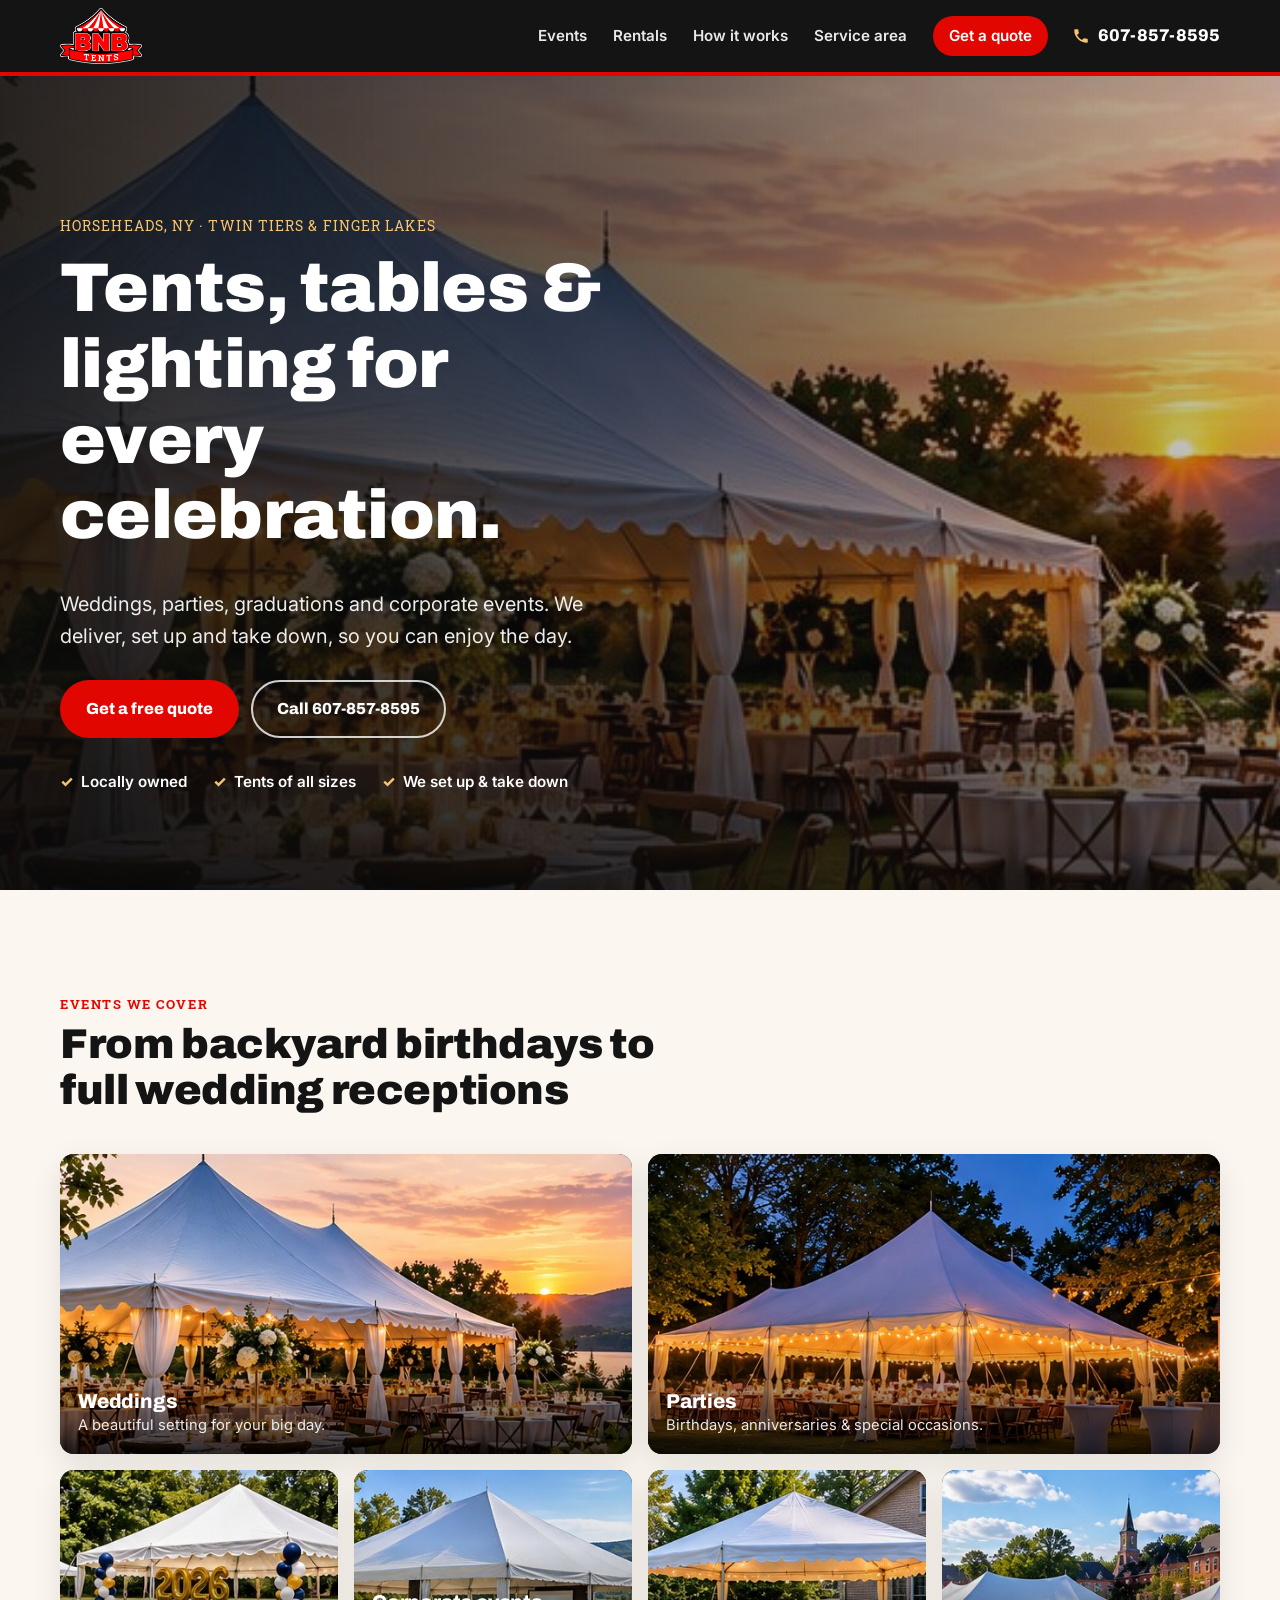
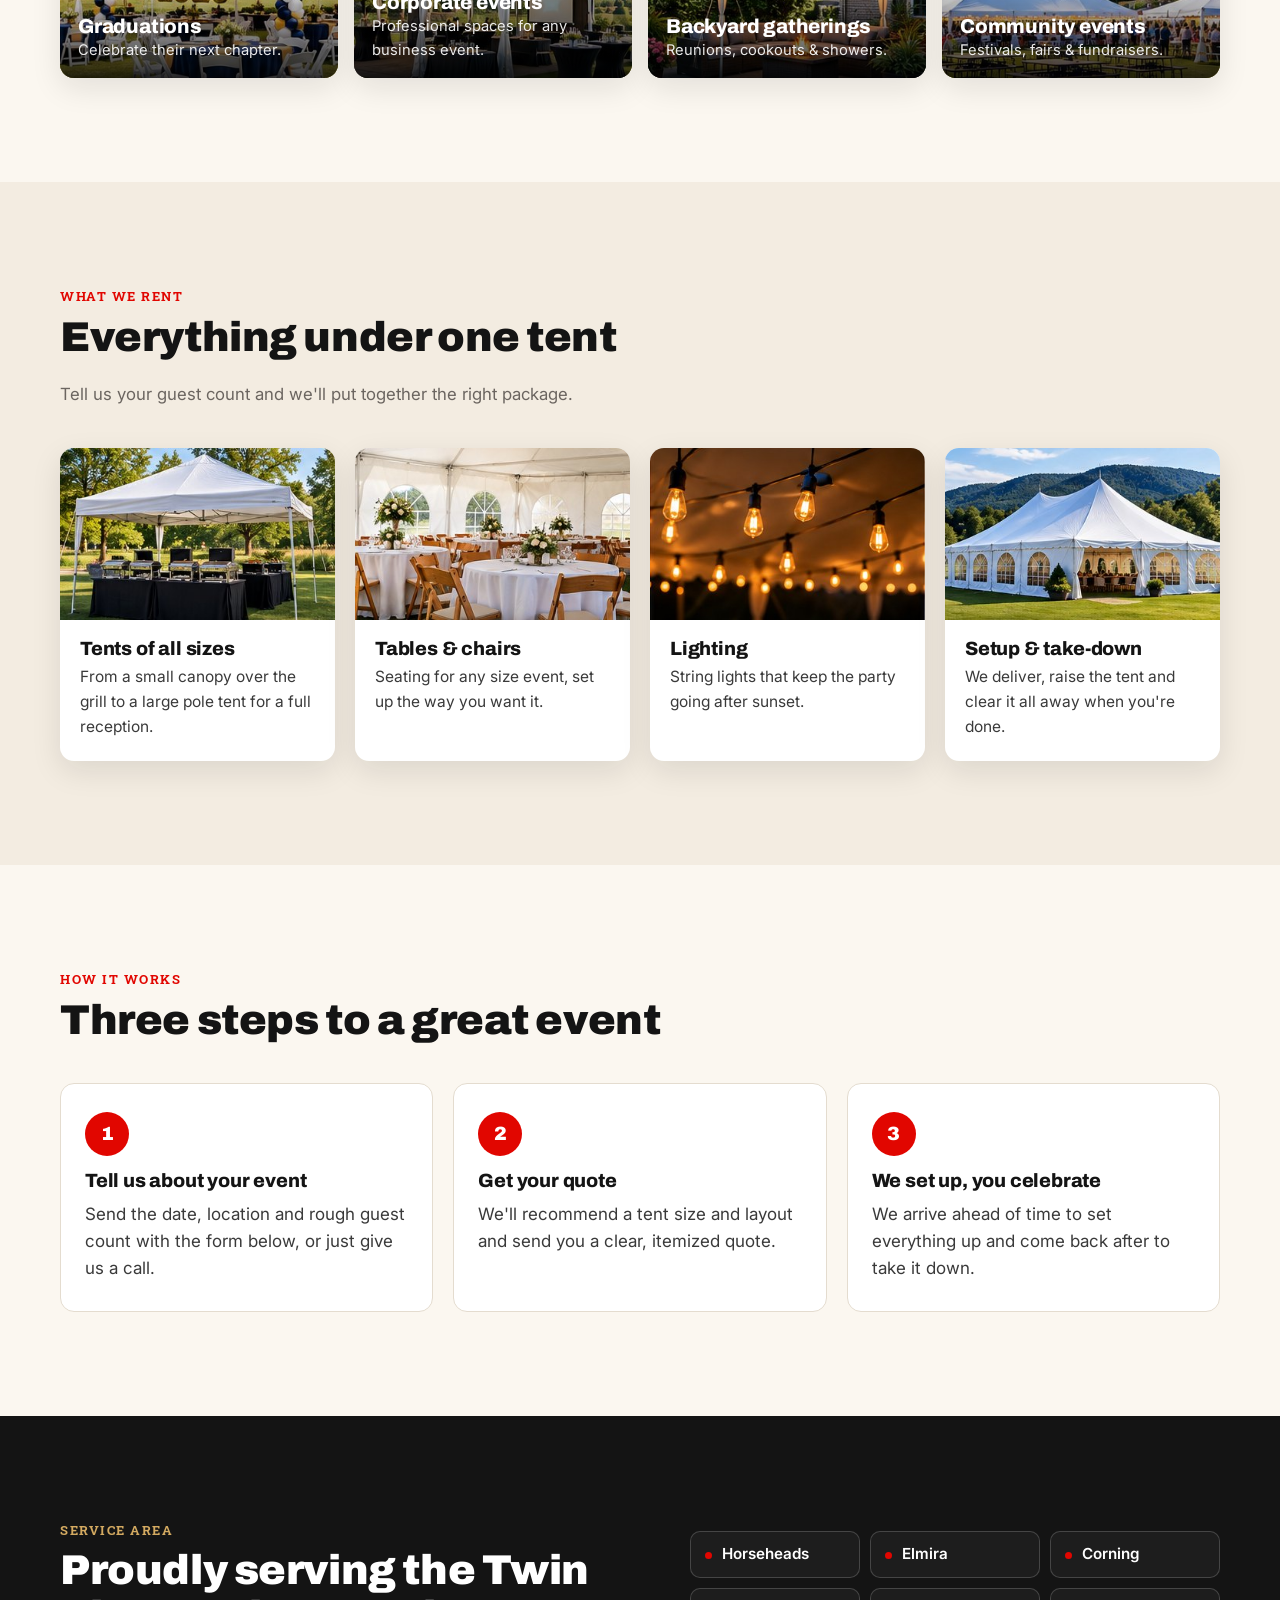
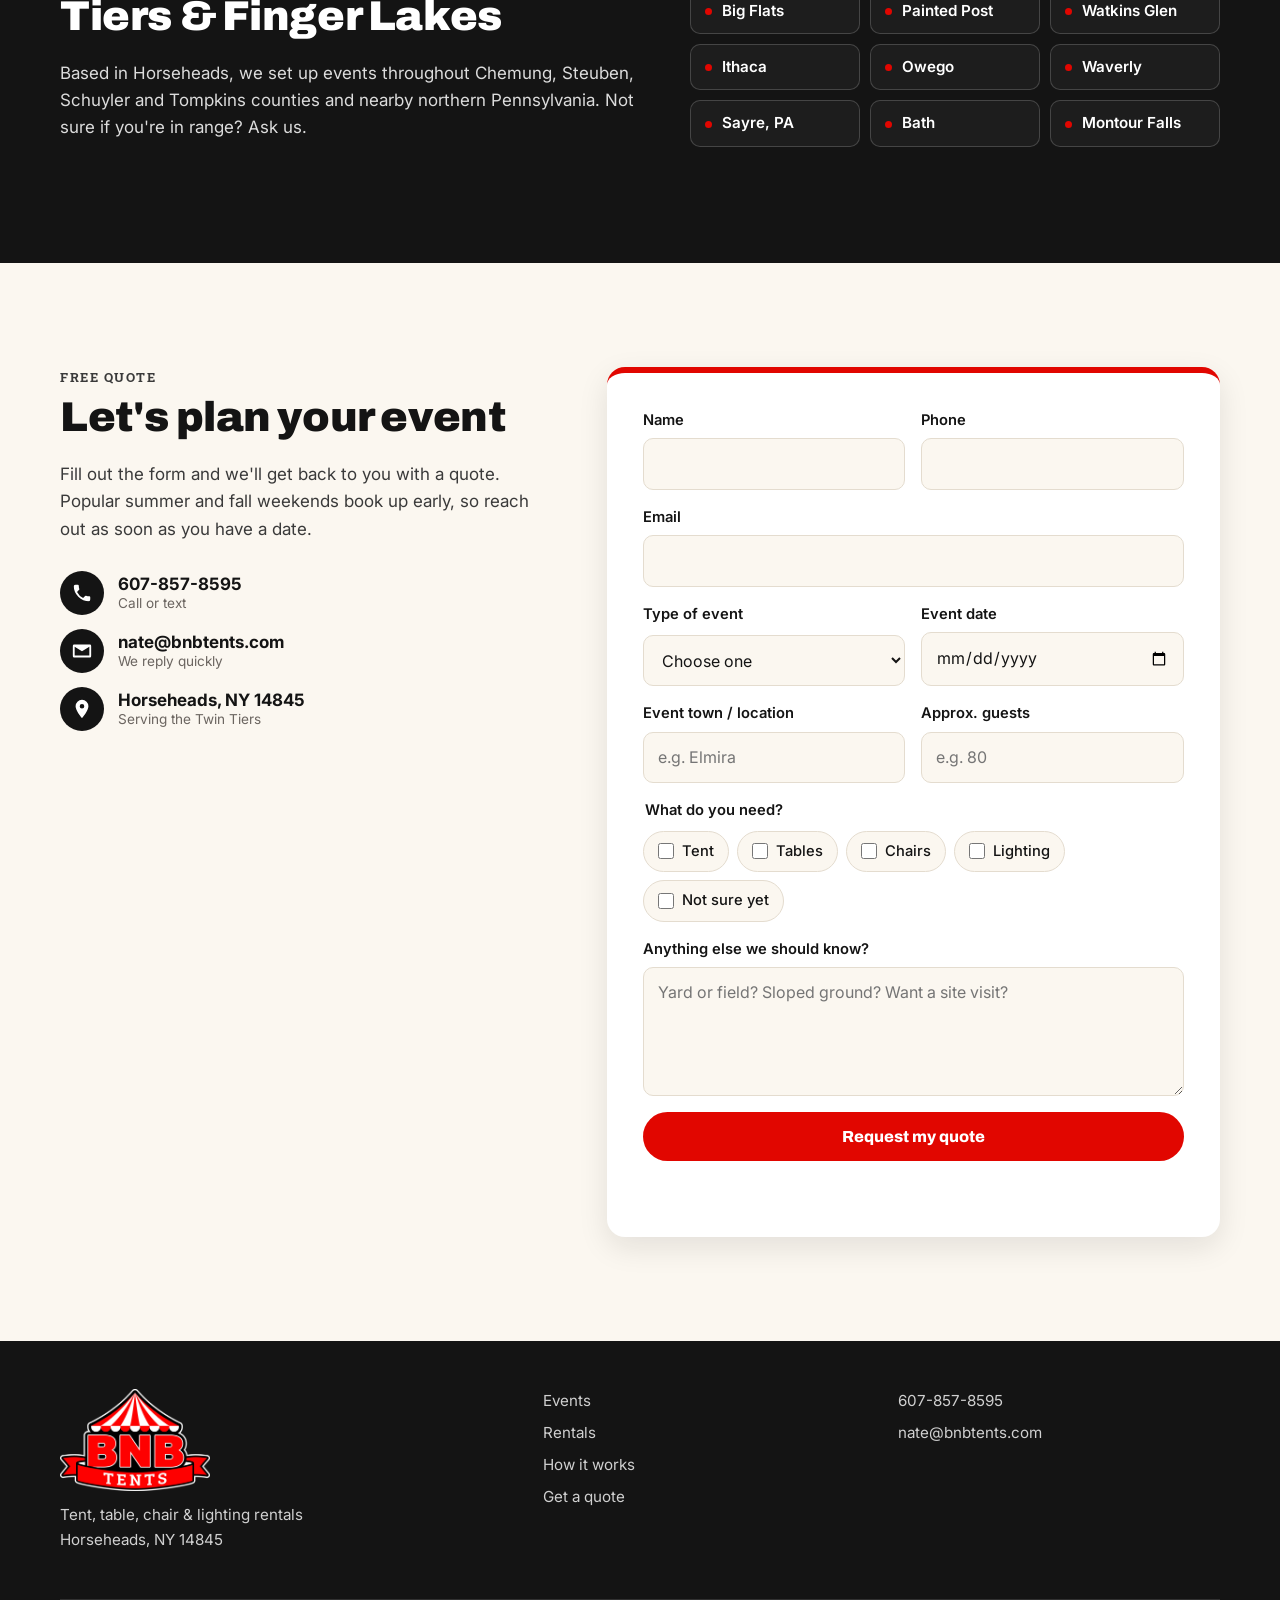
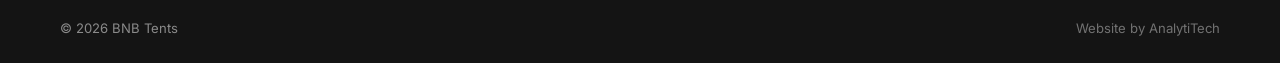
==== commit 71147b00: "Use nate@bnbtents.com as the contact email Co-Authored-By: Claude Opus 5.5 <noreply@anthropic.com>" ====
--- a/index.html
+++ b/index.html
@@ -29,7 +29,7 @@
     "name": "BNB Tents",
     "description": "Tent, table, chair and lighting rentals with setup and take-down for weddings, parties, graduations, corporate and community events.",
     "telephone": "+1-607-857-8595",
-    "email": "golfinguy12@yahoo.com",
+    "email": "nate@bnbtents.com",
     "url": "https://bnbtents.com/",
     "image": "https://bnbtents.com/assets/img/og.jpg",
     "address": { "@type": "PostalAddress", "addressLocality": "Horseheads", "addressRegion": "NY", "postalCode": "14845", "addressCountry": "US" },
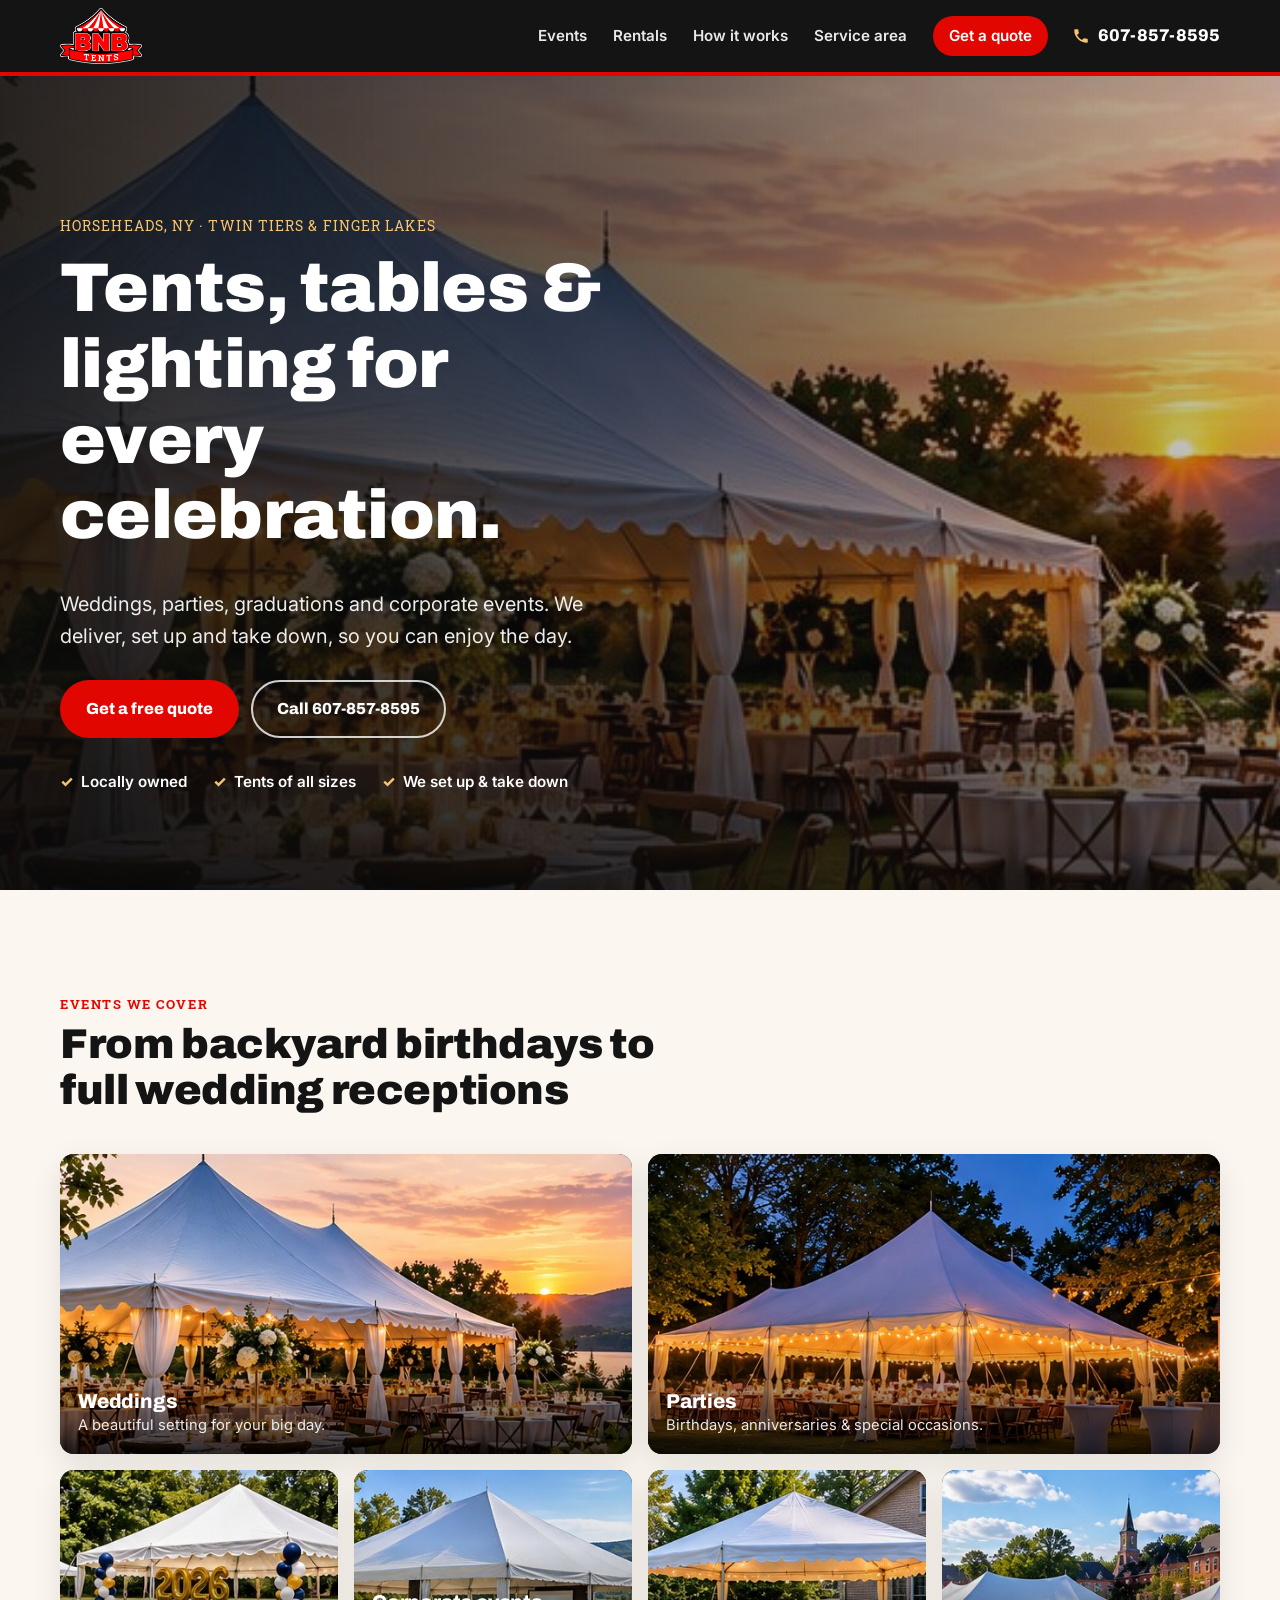
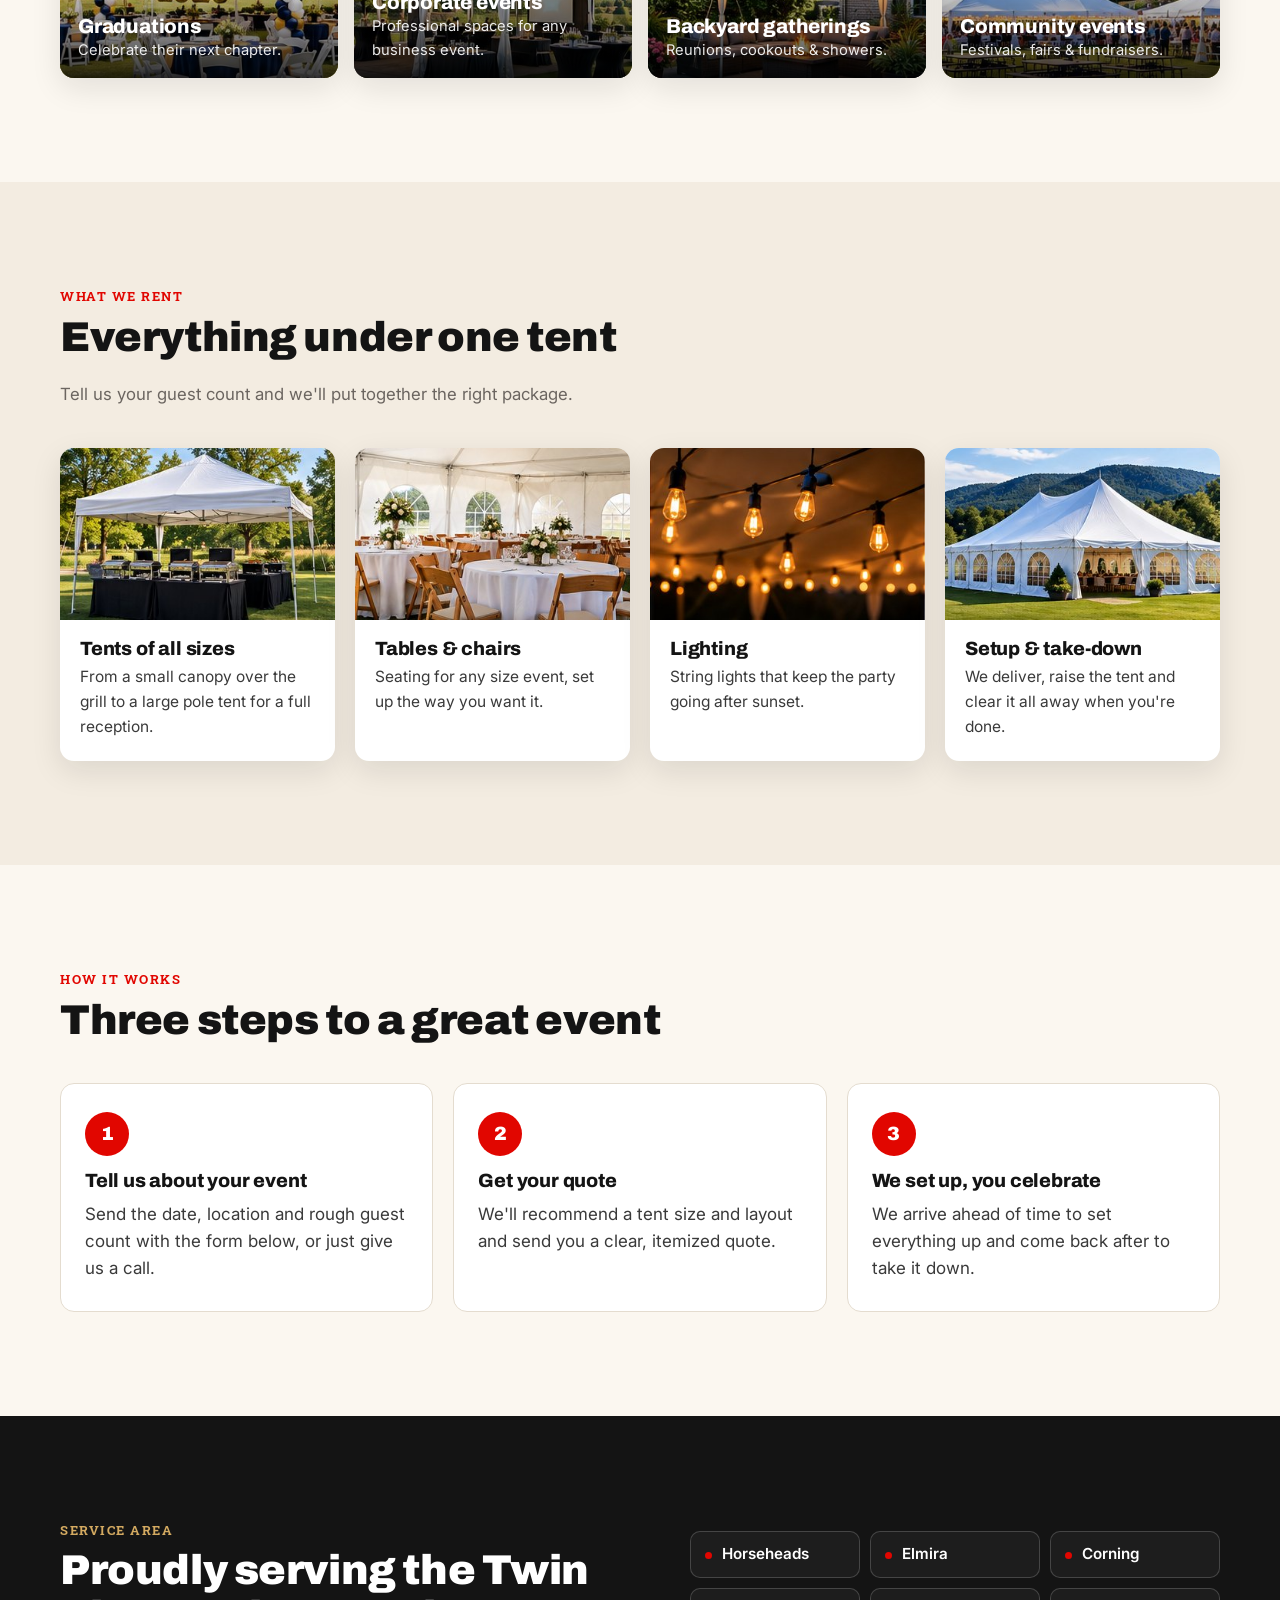
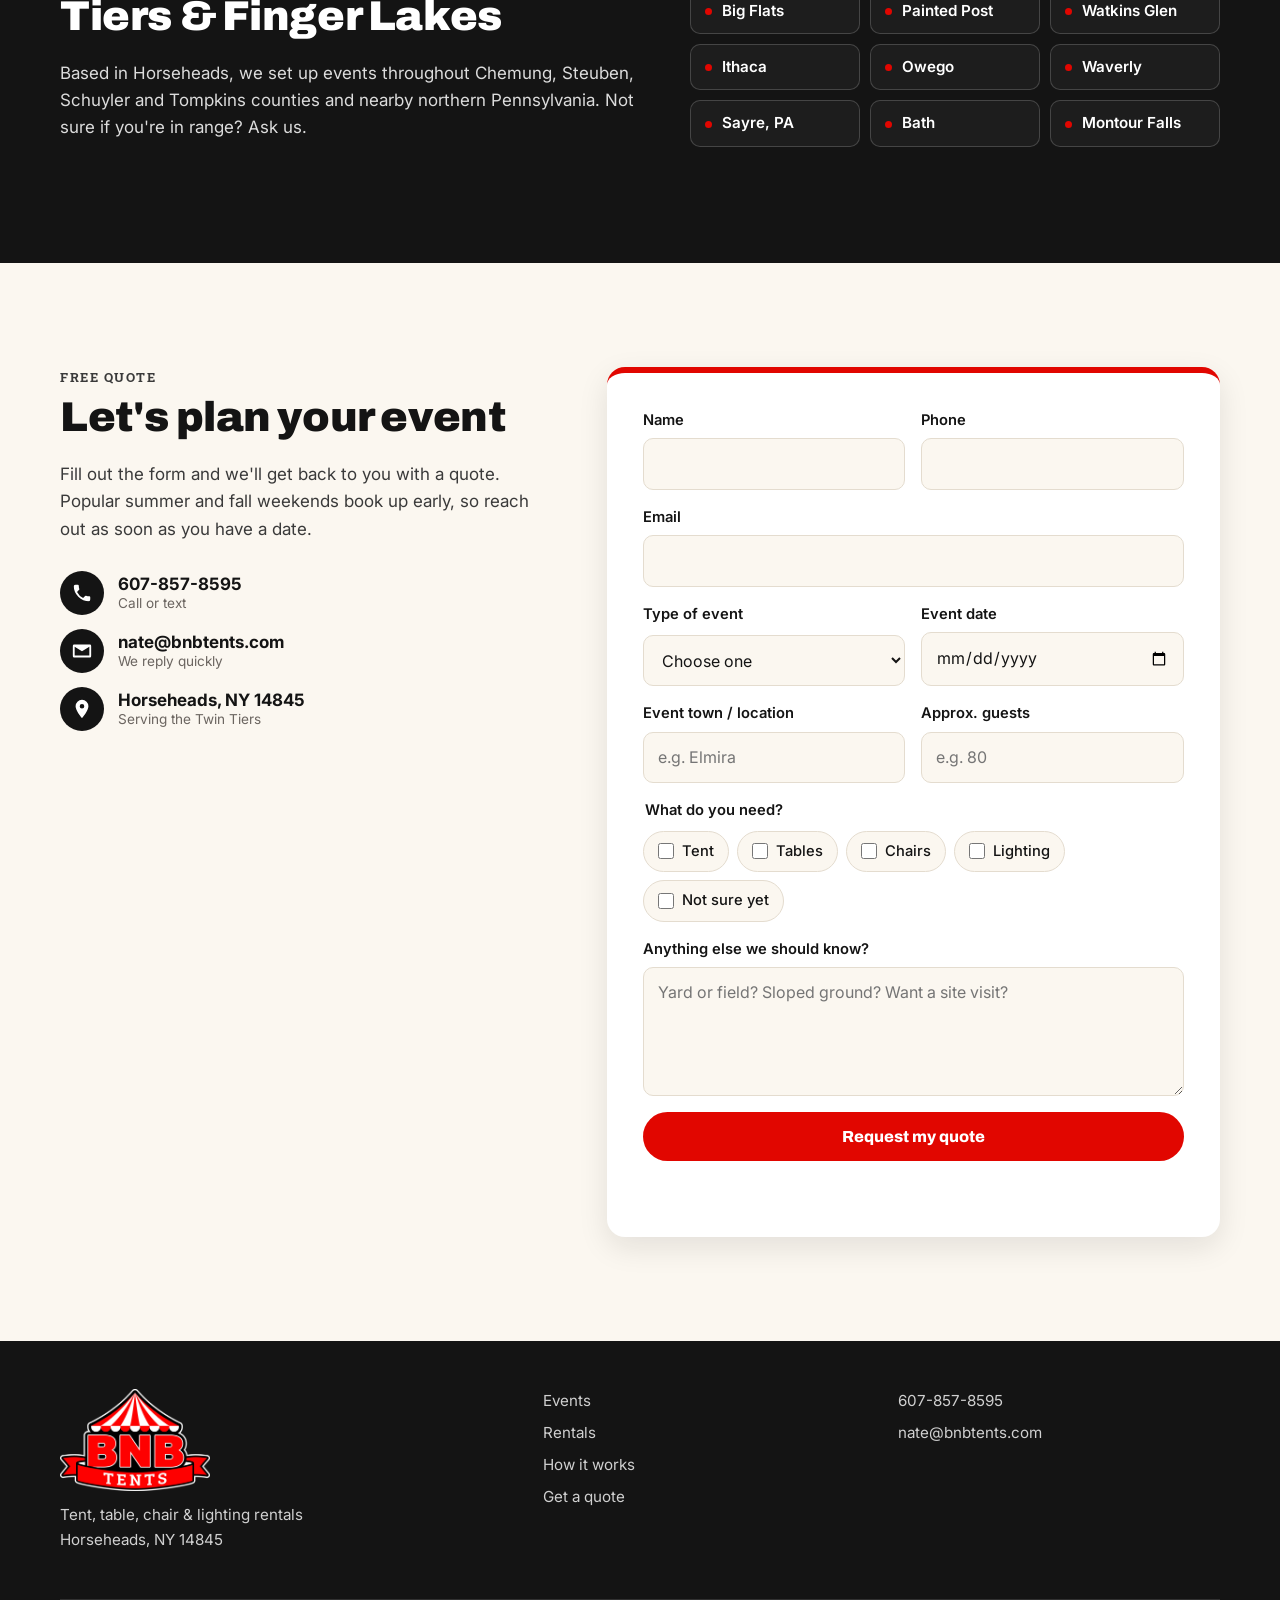
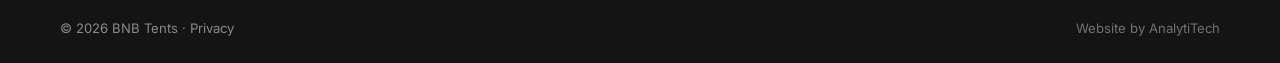
==== commit c3e146df: "Add privacy policy page (website and Quotes & Invoices app) Co-Authored-By: Claude Opus 5.5 <noreply" ====
--- a/index.html
+++ b/index.html
@@ -272,7 +272,7 @@
       </div>
     </div>
     <div class="wrap footer-base">
-      <span>&copy; <span id="year"></span> BNB Tents</span>
+      <span>&copy; <span id="year"></span> BNB Tents &middot; <a href="privacy.html">Privacy</a></span>
       <a class="credit" href="https://analytitech.net" target="_blank" rel="noopener">Website by AnalytiTech</a>
     </div>
   </footer>
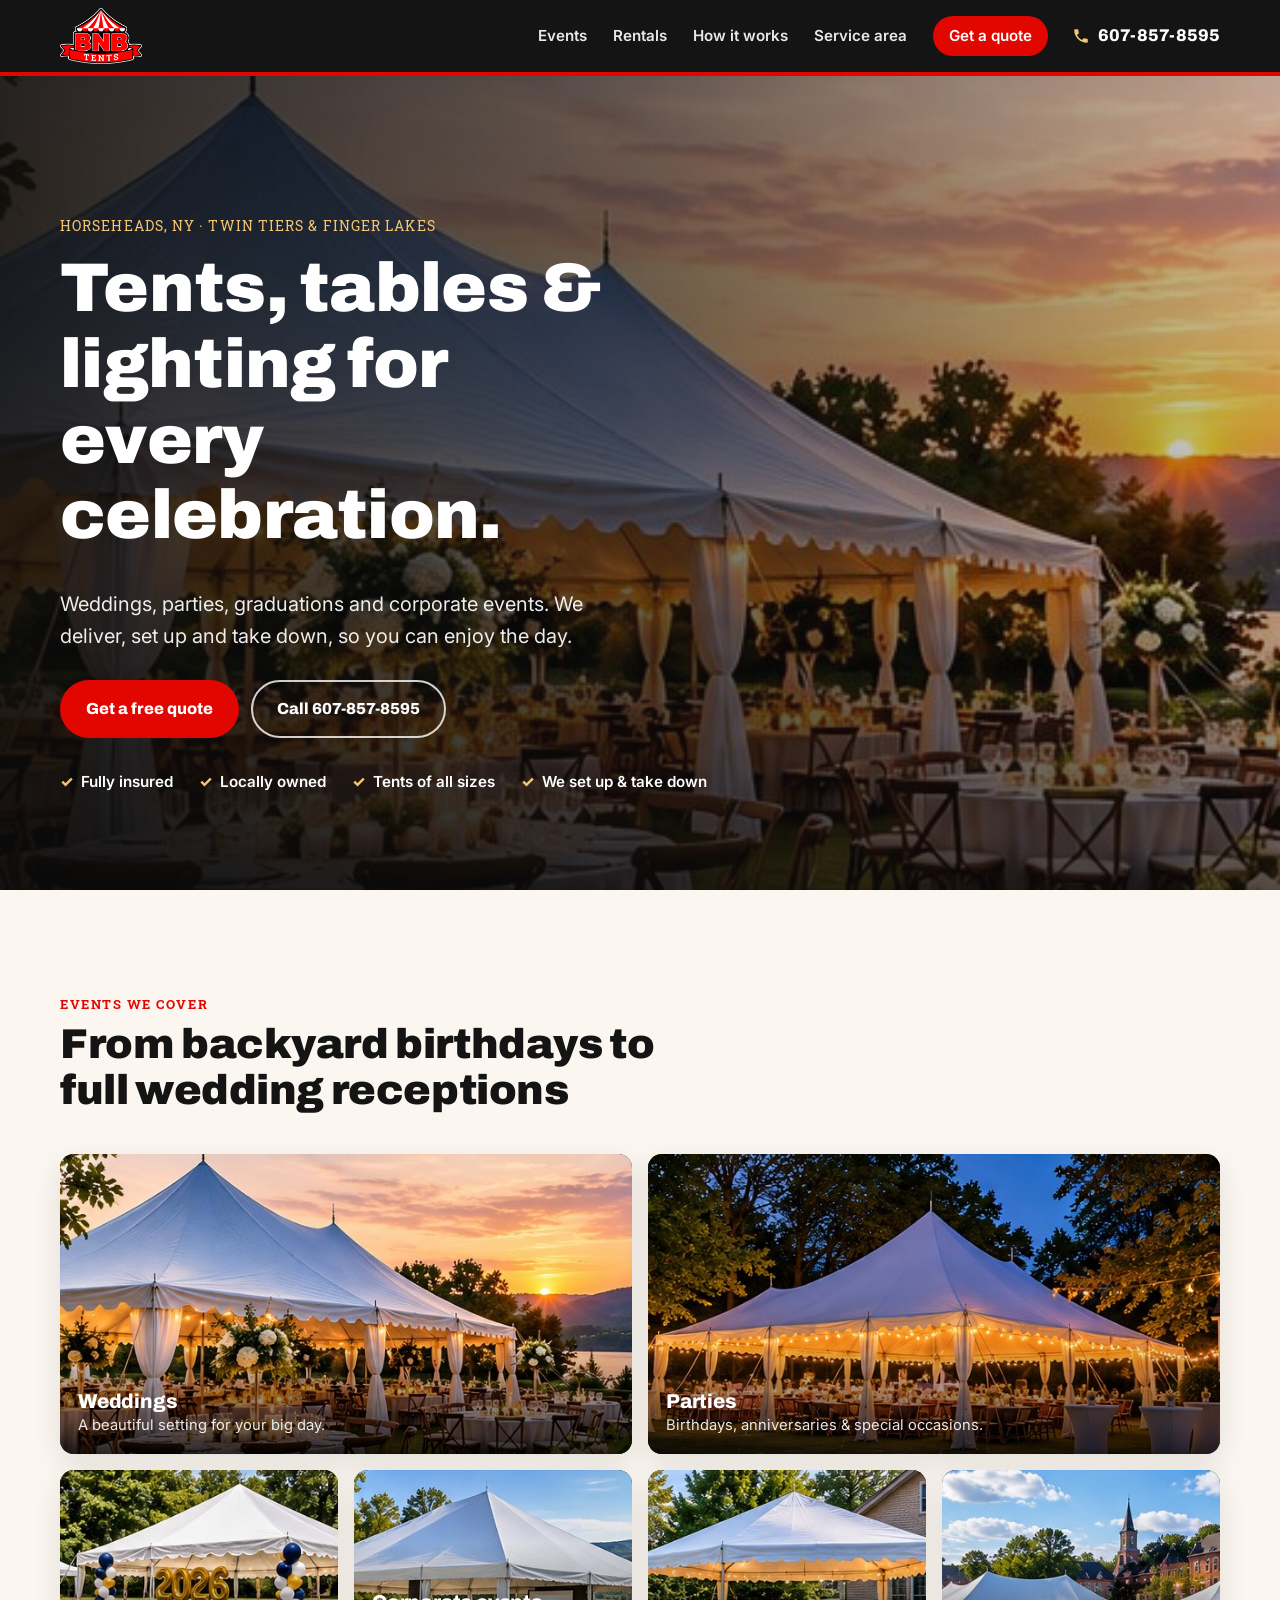
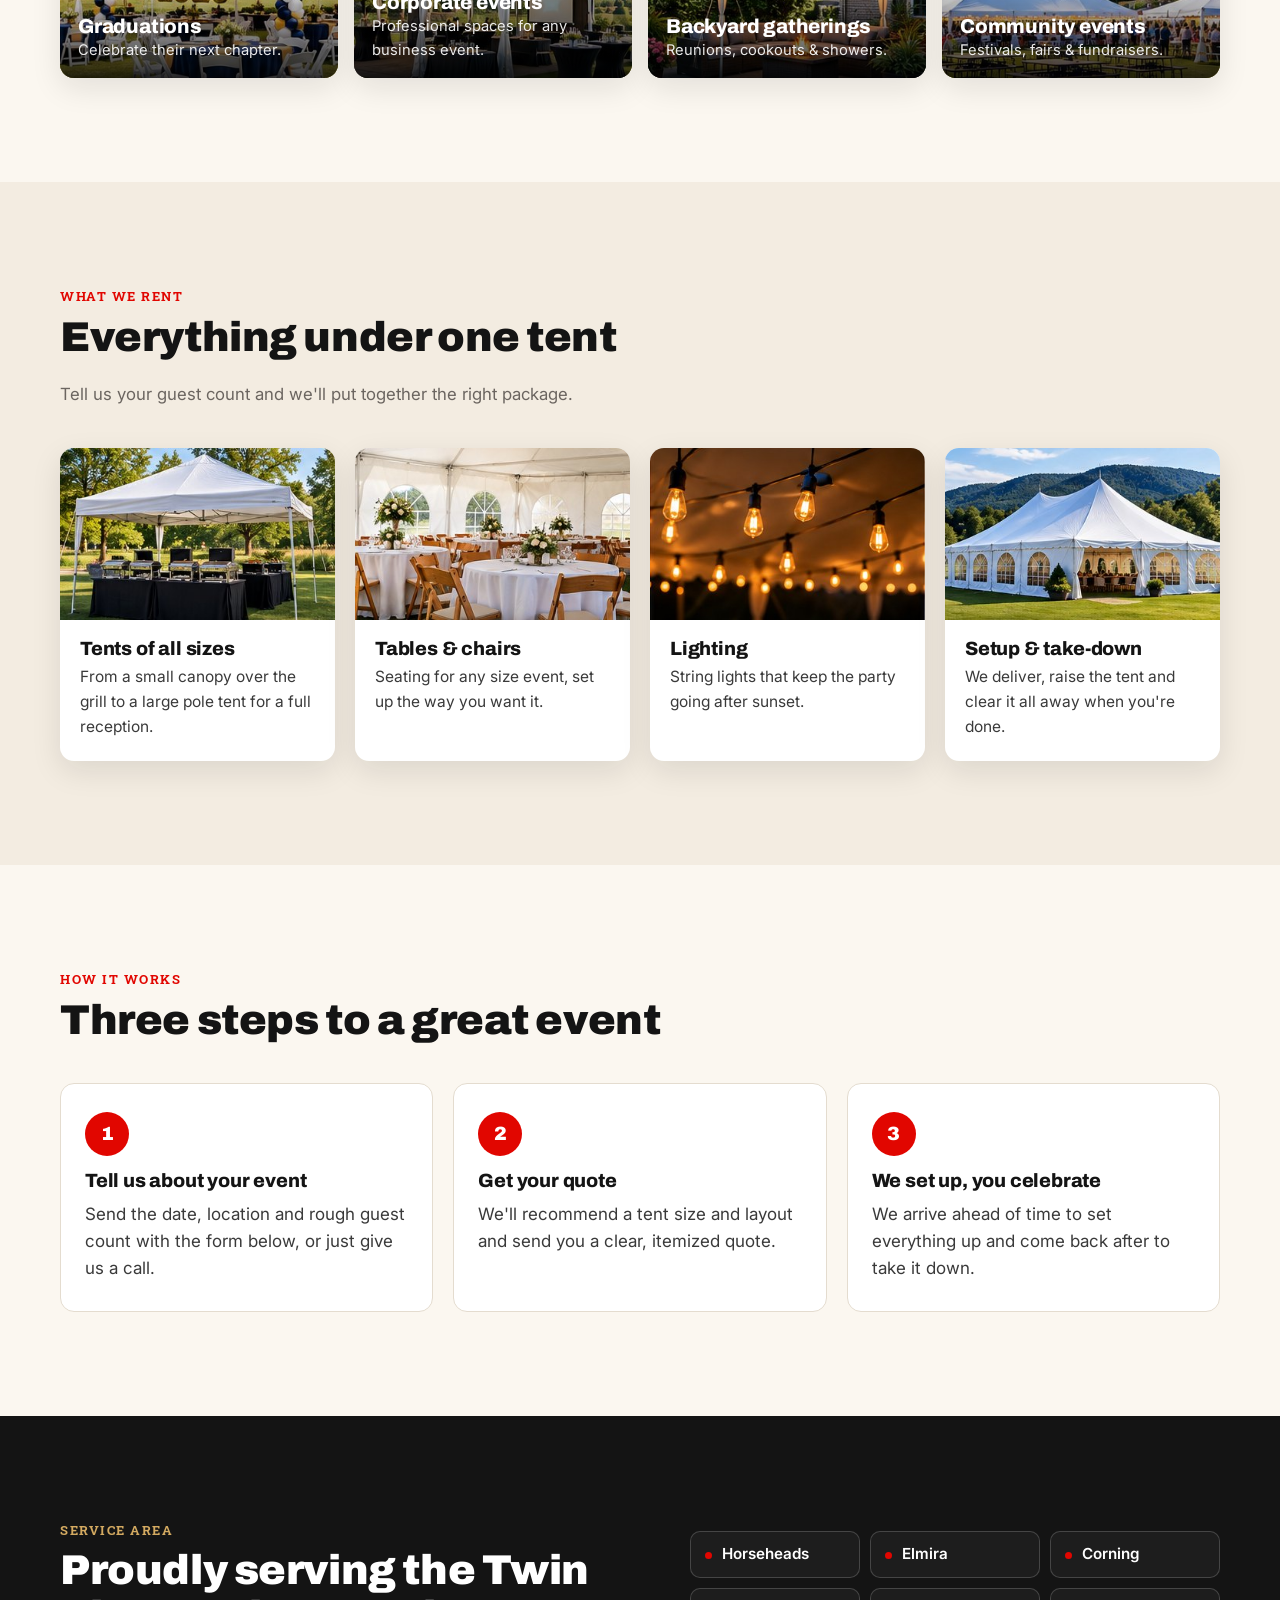
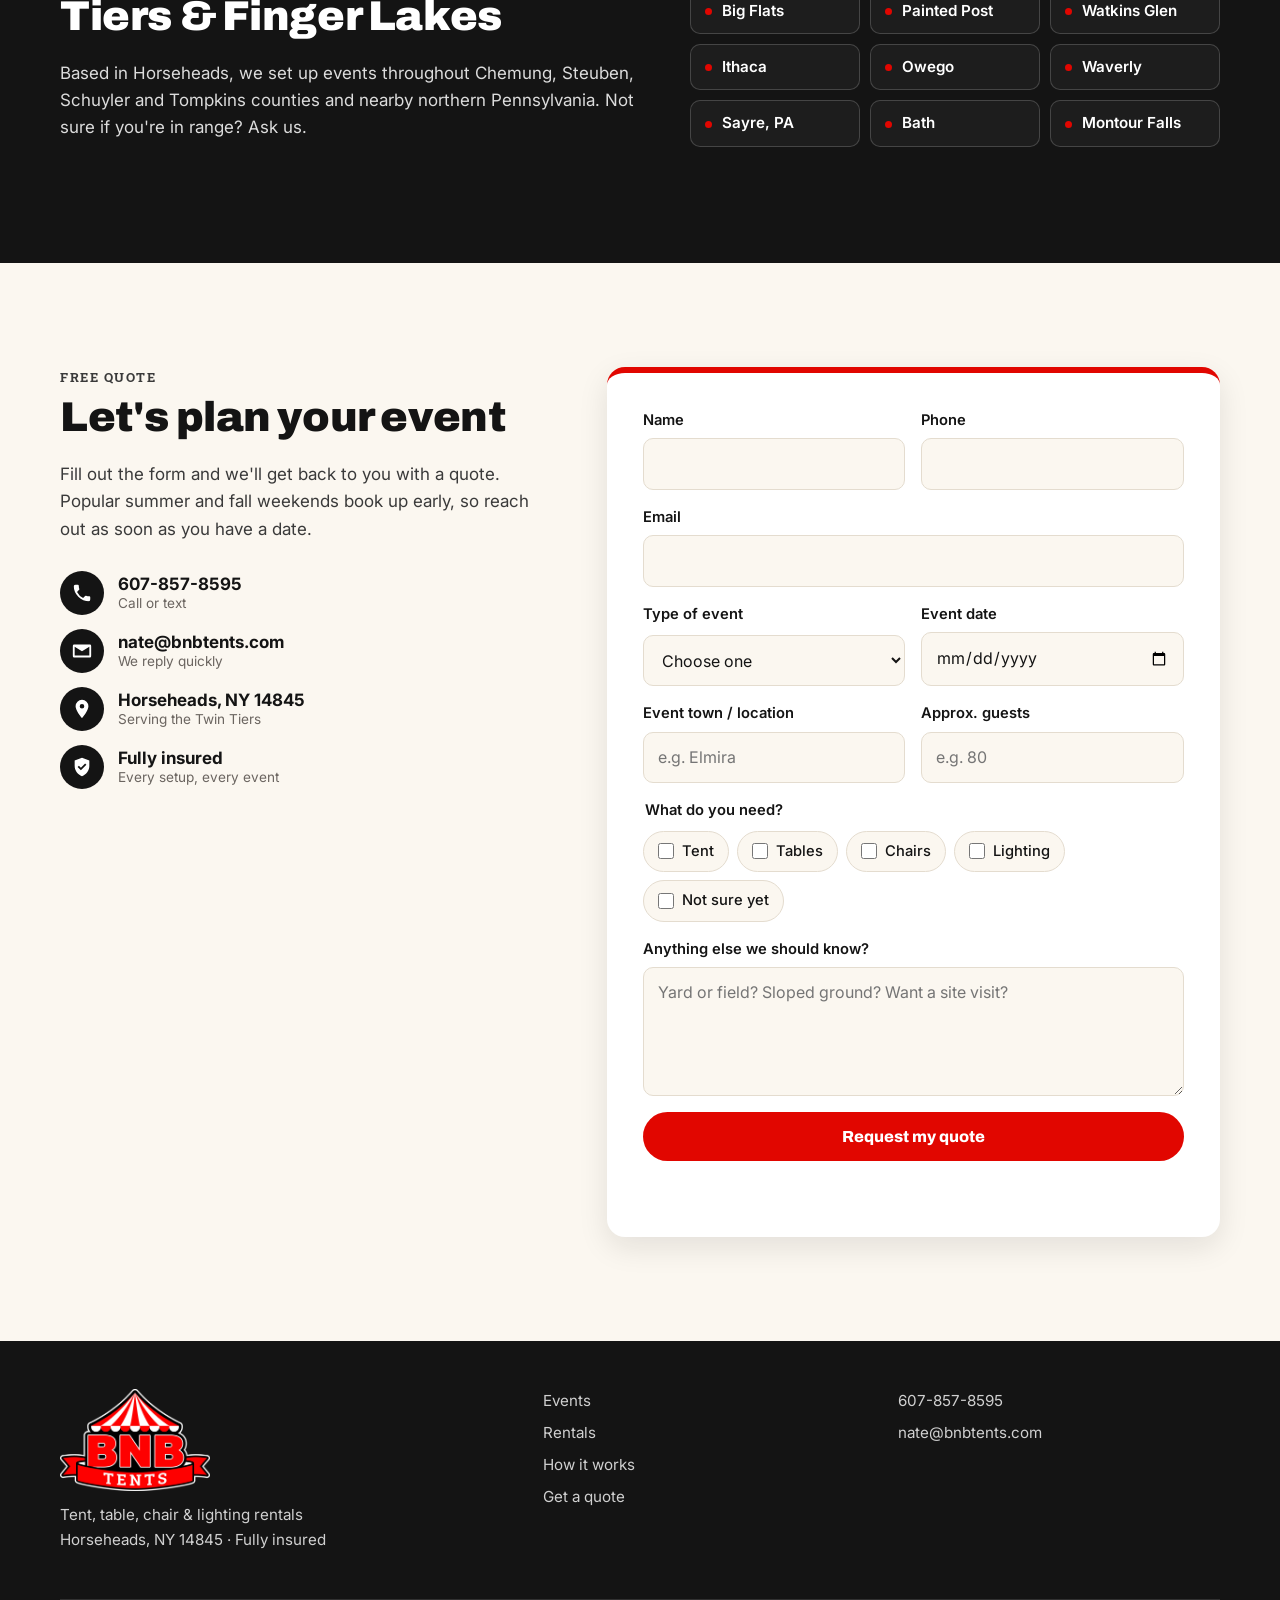
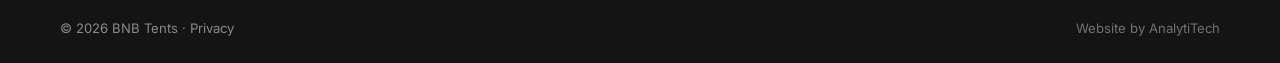
==== commit 258176b2: "Say fully insured: hero, contact card, footer and search description Co-Authored-By: Claude Opus 5.5" ====
--- a/index.html
+++ b/index.html
@@ -4,14 +4,14 @@
   <meta charset="utf-8">
   <meta name="viewport" content="width=device-width, initial-scale=1">
   <title>BNB Tents | Tent, Table & Chair Rentals in Horseheads, NY</title>
-  <meta name="description" content="Tent, table, chair and lighting rentals for weddings, parties, graduations, corporate and community events across the Twin Tiers and Finger Lakes. We set up and take down. Call 607-857-8595.">
+  <meta name="description" content="Tent, table, chair and lighting rentals for weddings, parties, graduations, corporate and community events across the Twin Tiers and Finger Lakes. We set up and take down, and we're fully insured. Call 607-857-8595.">
   <meta name="theme-color" content="#141414">
   <link rel="icon" type="image/png" sizes="32x32" href="assets/img/favicon-32.png">
   <link rel="apple-touch-icon" href="assets/img/icon-180.png">
 
   <meta property="og:type" content="website">
   <meta property="og:title" content="BNB Tents | Event Rentals in Horseheads, NY">
-  <meta property="og:description" content="Tents, tables, chairs and lighting for every event in the Twin Tiers and Finger Lakes. We set up and take down.">
+  <meta property="og:description" content="Tents, tables, chairs and lighting for every event in the Twin Tiers and Finger Lakes. We set up and take down. Fully insured.">
   <link rel="canonical" href="https://bnbtents.com/">
   <meta property="og:url" content="https://bnbtents.com/">
   <meta property="og:image" content="https://bnbtents.com/assets/img/og.jpg">
@@ -72,6 +72,7 @@
           <a class="btn btn-ghost" href="tel:+16078578595">Call 607-857-8595</a>
         </div>
         <ul class="hero-points">
+          <li>Fully insured</li>
           <li>Locally owned</li>
           <li>Tents of all sizes</li>
           <li>We set up &amp; take down</li>
@@ -206,6 +207,10 @@
               <svg viewBox="0 0 24 24" aria-hidden="true"><path d="M12 2a7 7 0 0 1 7 7c0 5-7 13-7 13S5 14 5 9a7 7 0 0 1 7-7zm0 4.5A2.5 2.5 0 1 0 12 11.5 2.5 2.5 0 0 0 12 6.5z"/></svg>
               <span><strong>Horseheads, NY 14845</strong><small>Serving the Twin Tiers</small></span>
             </div>
+            <div class="contact-line">
+              <svg viewBox="0 0 24 24" aria-hidden="true"><path d="M12 2l8 3v6c0 5-3.4 9.4-8 11-4.6-1.6-8-6-8-11V5zm-1.2 13.6l6-6-1.4-1.4-4.6 4.6-2.2-2.2-1.4 1.4z"/></svg>
+              <span><strong>Fully insured</strong><small>Every setup, every event</small></span>
+            </div>
             <a class="btn btn-outline booking-btn" href="#" target="_blank" rel="noopener" hidden>Book a time to talk</a>
           </div>
         </div>
@@ -258,7 +263,7 @@
     <div class="wrap footer-row">
       <div class="footer-brand">
         <img src="assets/img/logo.png" alt="BNB Tents" width="640" height="439" loading="lazy">
-        <p>Tent, table, chair &amp; lighting rentals<br>Horseheads, NY 14845</p>
+        <p>Tent, table, chair &amp; lighting rentals<br>Horseheads, NY 14845 &middot; Fully insured</p>
       </div>
       <div class="footer-links">
         <a href="#events">Events</a>
